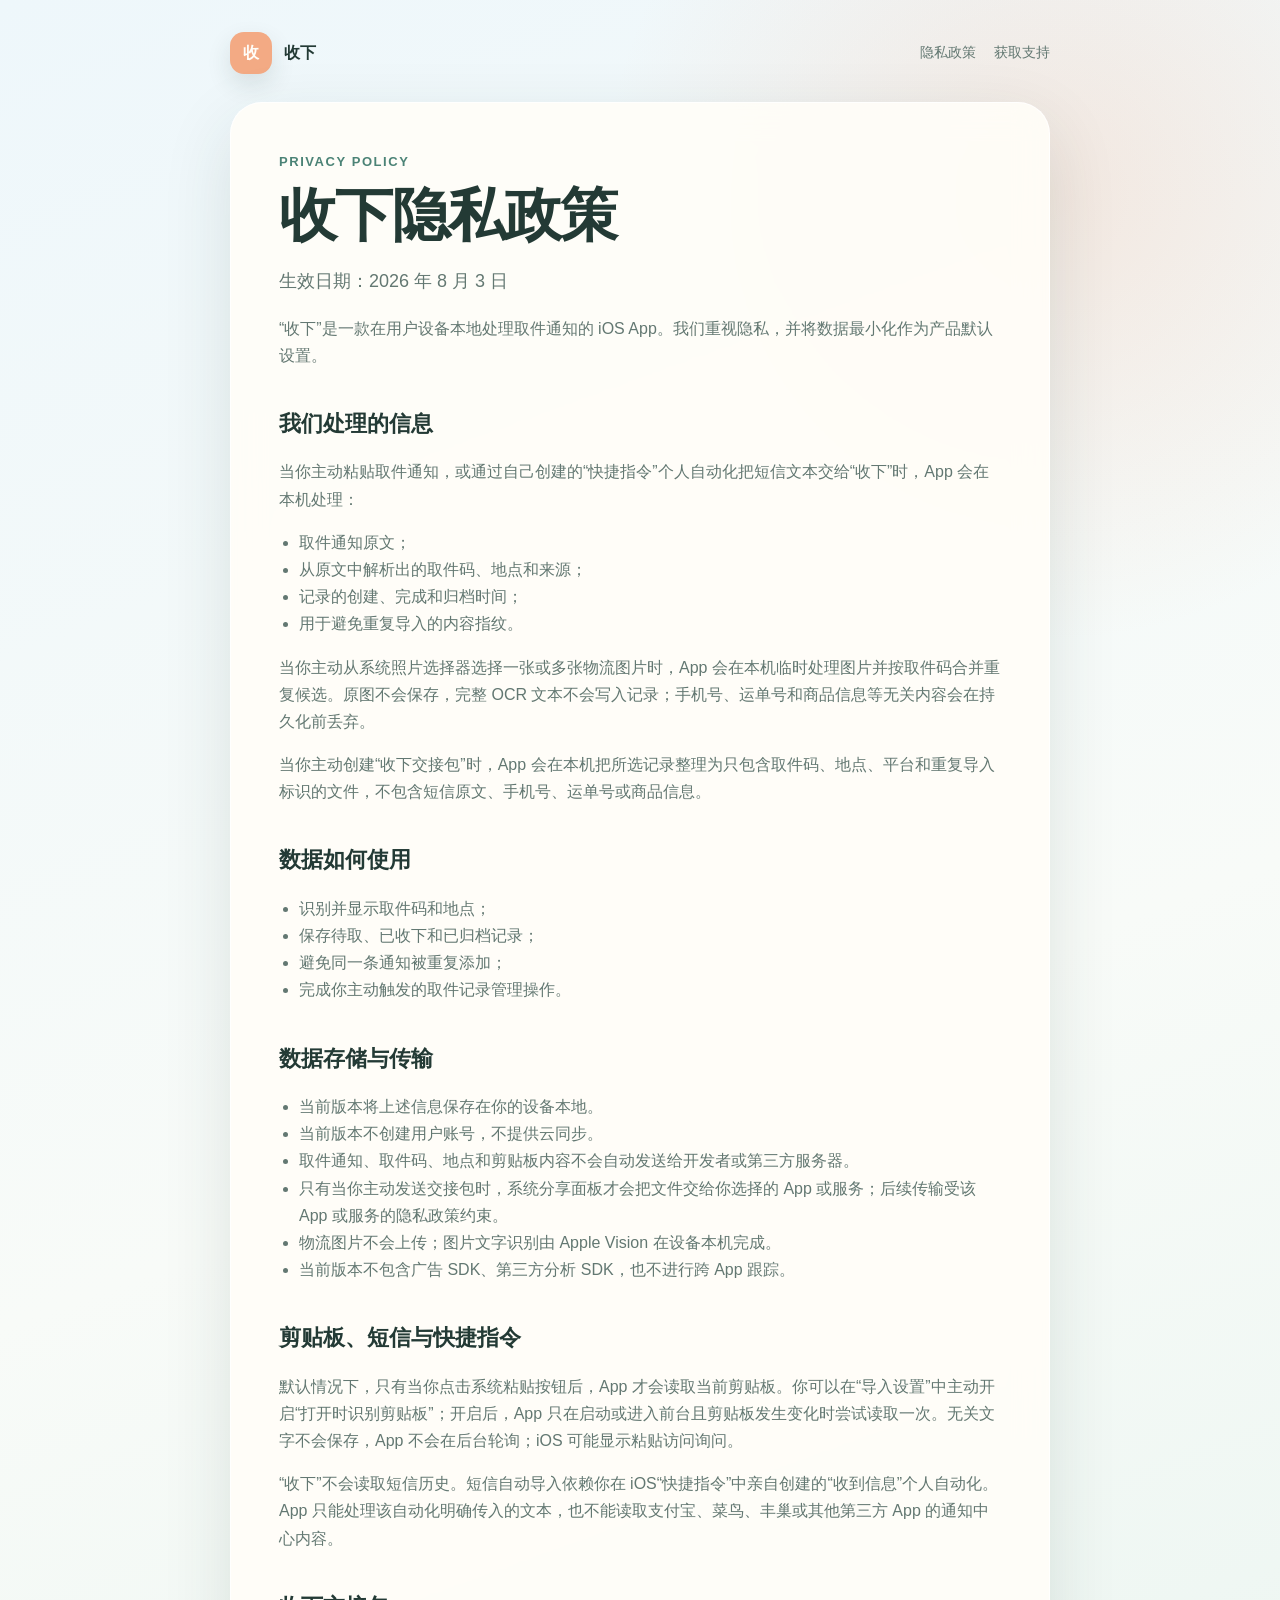
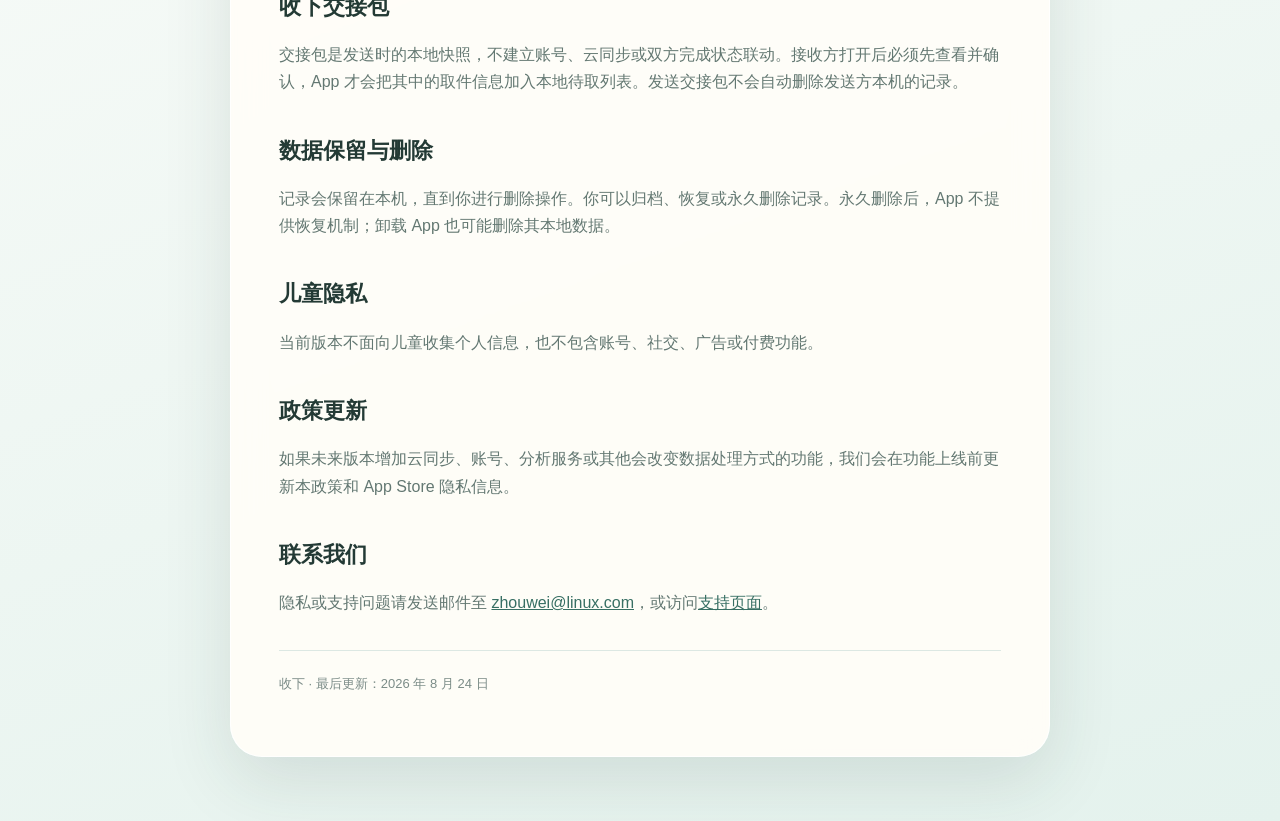
==== docs/privacy/index.html @ 5419231c "feat: prepare Shouxia 1.2 device acceptance" ====
<!doctype html>
<html lang="zh-Hans">
  <head>
    <meta charset="utf-8">
    <meta name="viewport" content="width=device-width, initial-scale=1">
    <meta name="description" content="收下 iOS App 隐私政策。">
    <title>隐私政策 · 收下</title>
    <link rel="icon" href="../assets/app-icon.png">
    <link rel="stylesheet" href="../assets/site.css">
  </head>
  <body>
    <main class="shell">
      <nav class="nav" aria-label="主导航">
        <a class="brand" href="../"><span class="mark">收</span><span>收下</span></a>
        <div class="links">
          <a href="./">隐私政策</a>
          <a href="../support/">获取支持</a>
        </div>
      </nav>

      <article class="card">
        <p class="eyebrow">Privacy policy</p>
        <h1>收下隐私政策</h1>
        <p class="lead">生效日期：2026 年 8 月 3 日</p>
        <p>“收下”是一款在用户设备本地处理取件通知的 iOS App。我们重视隐私，并将数据最小化作为产品默认设置。</p>

        <h2>我们处理的信息</h2>
        <p>当你主动粘贴取件通知，或通过自己创建的“快捷指令”个人自动化把短信文本交给“收下”时，App 会在本机处理：</p>
        <ul>
          <li>取件通知原文；</li>
          <li>从原文中解析出的取件码、地点和来源；</li>
          <li>记录的创建、完成和归档时间；</li>
          <li>用于避免重复导入的内容指纹。</li>
        </ul>
        <p>当你主动从系统照片选择器选择一张或多张物流图片时，App 会在本机临时处理图片并按取件码合并重复候选。原图不会保存，完整 OCR 文本不会写入记录；手机号、运单号和商品信息等无关内容会在持久化前丢弃。</p>
        <p>当你主动创建“收下交接包”时，App 会在本机把所选记录整理为只包含取件码、地点、平台和重复导入标识的文件，不包含短信原文、手机号、运单号或商品信息。</p>

        <h2>数据如何使用</h2>
        <ul>
          <li>识别并显示取件码和地点；</li>
          <li>保存待取、已收下和已归档记录；</li>
          <li>避免同一条通知被重复添加；</li>
          <li>完成你主动触发的取件记录管理操作。</li>
        </ul>

        <h2>数据存储与传输</h2>
        <ul>
          <li>当前版本将上述信息保存在你的设备本地。</li>
          <li>当前版本不创建用户账号，不提供云同步。</li>
          <li>取件通知、取件码、地点和剪贴板内容不会自动发送给开发者或第三方服务器。</li>
          <li>只有当你主动发送交接包时，系统分享面板才会把文件交给你选择的 App 或服务；后续传输受该 App 或服务的隐私政策约束。</li>
          <li>物流图片不会上传；图片文字识别由 Apple Vision 在设备本机完成。</li>
          <li>当前版本不包含广告 SDK、第三方分析 SDK，也不进行跨 App 跟踪。</li>
        </ul>

        <h2>剪贴板、短信与快捷指令</h2>
        <p>默认情况下，只有当你点击系统粘贴按钮后，App 才会读取当前剪贴板。你可以在“导入设置”中主动开启“打开时识别剪贴板”；开启后，App 只在启动或进入前台且剪贴板发生变化时尝试读取一次。无关文字不会保存，App 不会在后台轮询；iOS 可能显示粘贴访问询问。</p>
        <p>“收下”不会读取短信历史。短信自动导入依赖你在 iOS“快捷指令”中亲自创建的“收到信息”个人自动化。App 只能处理该自动化明确传入的文本，也不能读取支付宝、菜鸟、丰巢或其他第三方 App 的通知中心内容。</p>

        <h2>收下交接包</h2>
        <p>交接包是发送时的本地快照，不建立账号、云同步或双方完成状态联动。接收方打开后必须先查看并确认，App 才会把其中的取件信息加入本地待取列表。发送交接包不会自动删除发送方本机的记录。</p>

        <h2>数据保留与删除</h2>
        <p>记录会保留在本机，直到你进行删除操作。你可以归档、恢复或永久删除记录。永久删除后，App 不提供恢复机制；卸载 App 也可能删除其本地数据。</p>

        <h2>儿童隐私</h2>
        <p>当前版本不面向儿童收集个人信息，也不包含账号、社交、广告或付费功能。</p>

        <h2>政策更新</h2>
        <p>如果未来版本增加云同步、账号、分析服务或其他会改变数据处理方式的功能，我们会在功能上线前更新本政策和 App Store 隐私信息。</p>

        <h2>联系我们</h2>
        <p>隐私或支持问题请发送邮件至 <a href="mailto:zhouwei@linux.com">zhouwei@linux.com</a>，或访问<a href="../support/">支持页面</a>。</p>

        <p class="meta">收下 · 最后更新：2026 年 8 月 24 日</p>
      </article>
    </main>
  </body>
</html>
---- docs/assets/site.css ----
:root {
  color-scheme: light;
  --ink: #233a35;
  --muted: #637872;
  --paper: #fffdf8;
  --sky: #eef7fb;
  --mint: #b8dfd4;
  --mint-strong: #75b7a5;
  --apricot: #f3aa84;
  --line: #dce8e3;
}

* {
  box-sizing: border-box;
}

body {
  margin: 0;
  color: var(--ink);
  background:
    radial-gradient(circle at 82% 8%, rgba(243, 170, 132, 0.22), transparent 28rem),
    linear-gradient(160deg, var(--sky), #f8fbf8 46%, #e4f2ed);
  font-family: -apple-system, BlinkMacSystemFont, "PingFang SC", "Helvetica Neue", sans-serif;
  line-height: 1.7;
}

a {
  color: #376f63;
}

.shell {
  width: min(820px, calc(100% - 32px));
  margin: 0 auto;
  padding: 32px 0 64px;
}

.nav {
  display: flex;
  align-items: center;
  justify-content: space-between;
  gap: 20px;
  margin-bottom: 28px;
}

.brand {
  display: inline-flex;
  align-items: center;
  gap: 12px;
  color: var(--ink);
  font-weight: 700;
  text-decoration: none;
}

.mark {
  display: grid;
  width: 42px;
  height: 42px;
  place-items: center;
  border-radius: 14px;
  background: var(--apricot);
  color: var(--paper);
  box-shadow: 0 10px 24px rgba(35, 58, 53, 0.12);
}

.links {
  display: flex;
  gap: 18px;
}

.links a {
  color: var(--muted);
  font-size: 14px;
  text-decoration: none;
}

.card {
  padding: clamp(24px, 5vw, 48px);
  border: 1px solid rgba(255, 255, 255, 0.86);
  border-radius: 32px;
  background: rgba(255, 253, 248, 0.93);
  box-shadow: 0 24px 70px rgba(35, 58, 53, 0.12);
  backdrop-filter: blur(16px);
}

.eyebrow {
  margin: 0 0 10px;
  color: #4b8376;
  font-size: 13px;
  font-weight: 700;
  letter-spacing: 0.12em;
  text-transform: uppercase;
}

h1 {
  margin: 0 0 14px;
  font-size: clamp(36px, 8vw, 58px);
  line-height: 1.12;
  letter-spacing: -0.03em;
}

h2 {
  margin: 36px 0 10px;
  font-size: 22px;
}

h3 {
  margin: 26px 0 6px;
  font-size: 17px;
}

p,
li {
  color: var(--muted);
}

ul {
  padding-left: 1.25em;
}

.lead {
  max-width: 36em;
  font-size: 18px;
}

.actions {
  display: flex;
  flex-wrap: wrap;
  gap: 12px;
  margin-top: 28px;
}

.button {
  display: inline-flex;
  min-height: 46px;
  align-items: center;
  padding: 0 18px;
  border-radius: 16px;
  background: var(--mint);
  color: var(--ink);
  font-weight: 700;
  text-decoration: none;
}

.button.secondary {
  background: #f8ece5;
}

.meta {
  margin-top: 34px;
  padding-top: 22px;
  border-top: 1px solid var(--line);
  color: #7b8c87;
  font-size: 13px;
}

@media (max-width: 560px) {
  .nav {
    align-items: flex-start;
  }

  .links {
    flex-direction: column;
    gap: 4px;
    text-align: right;
  }

  .card {
    border-radius: 26px;
  }
}
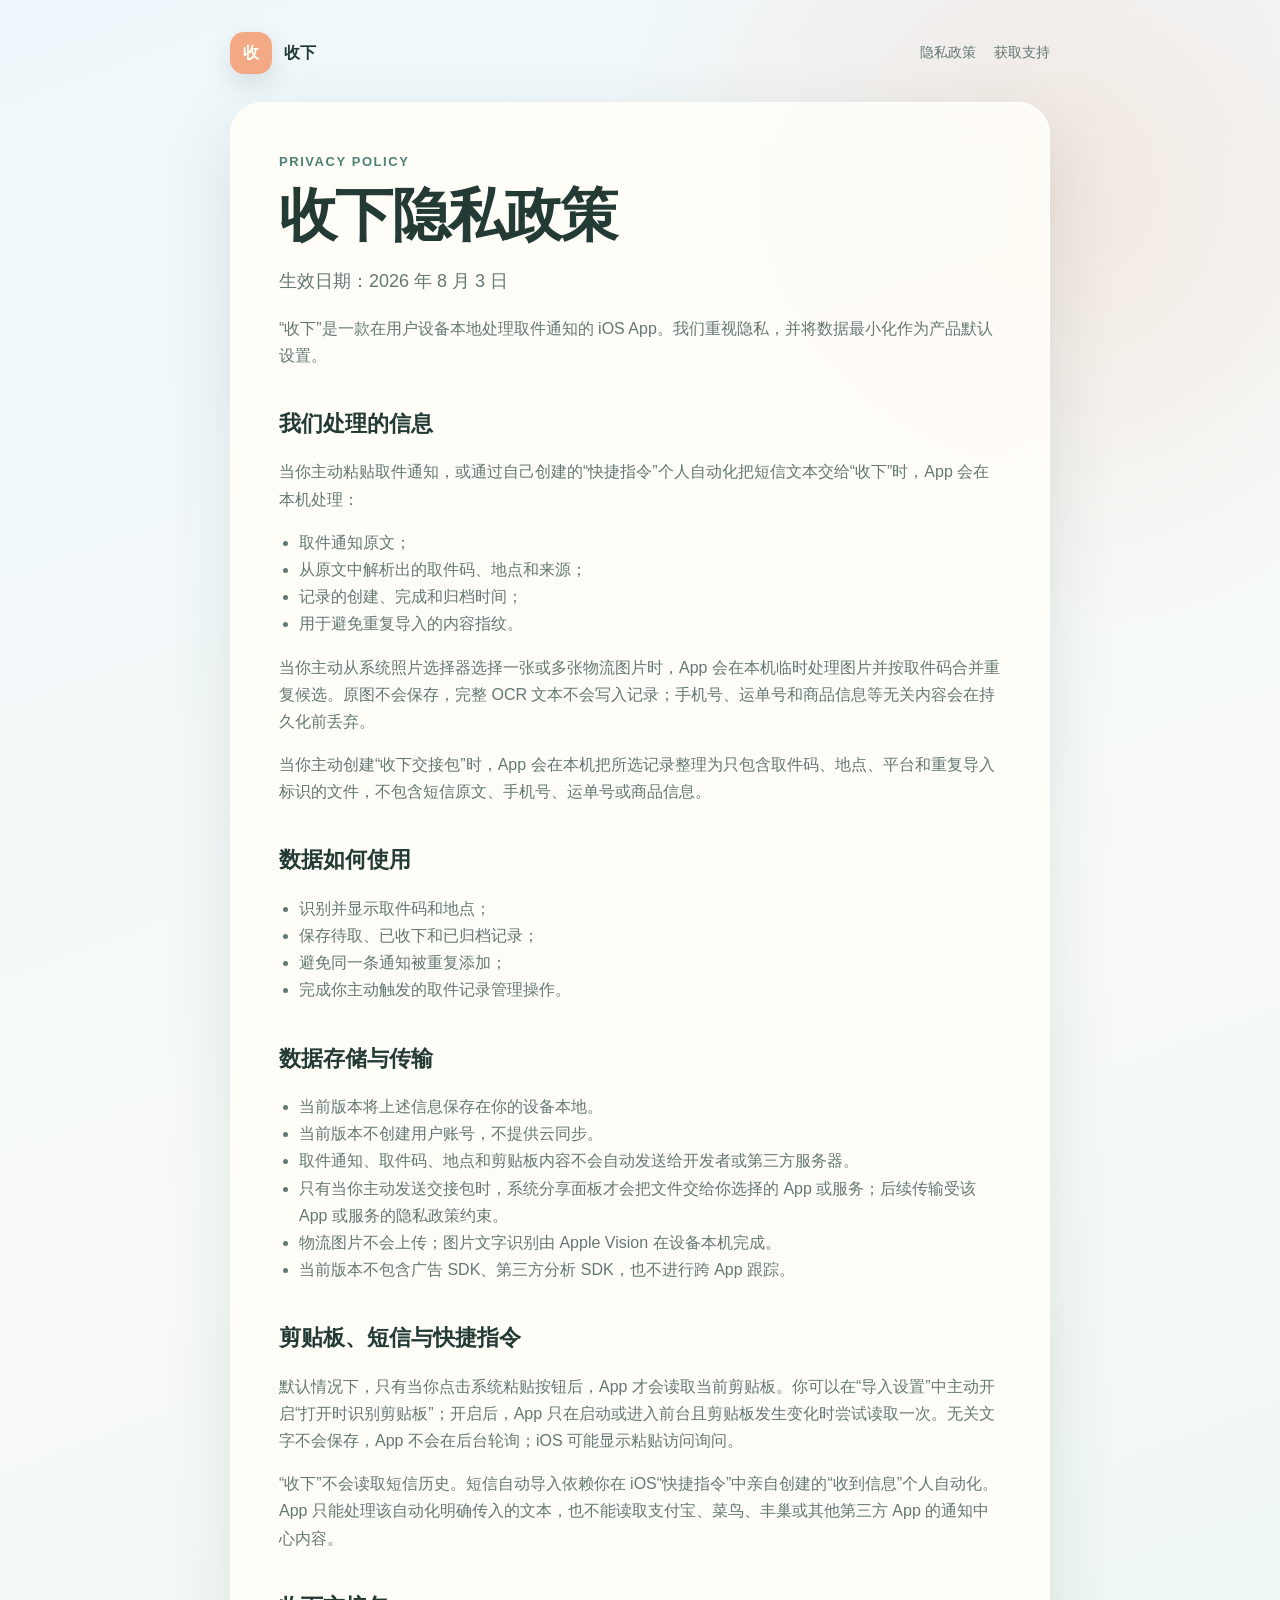
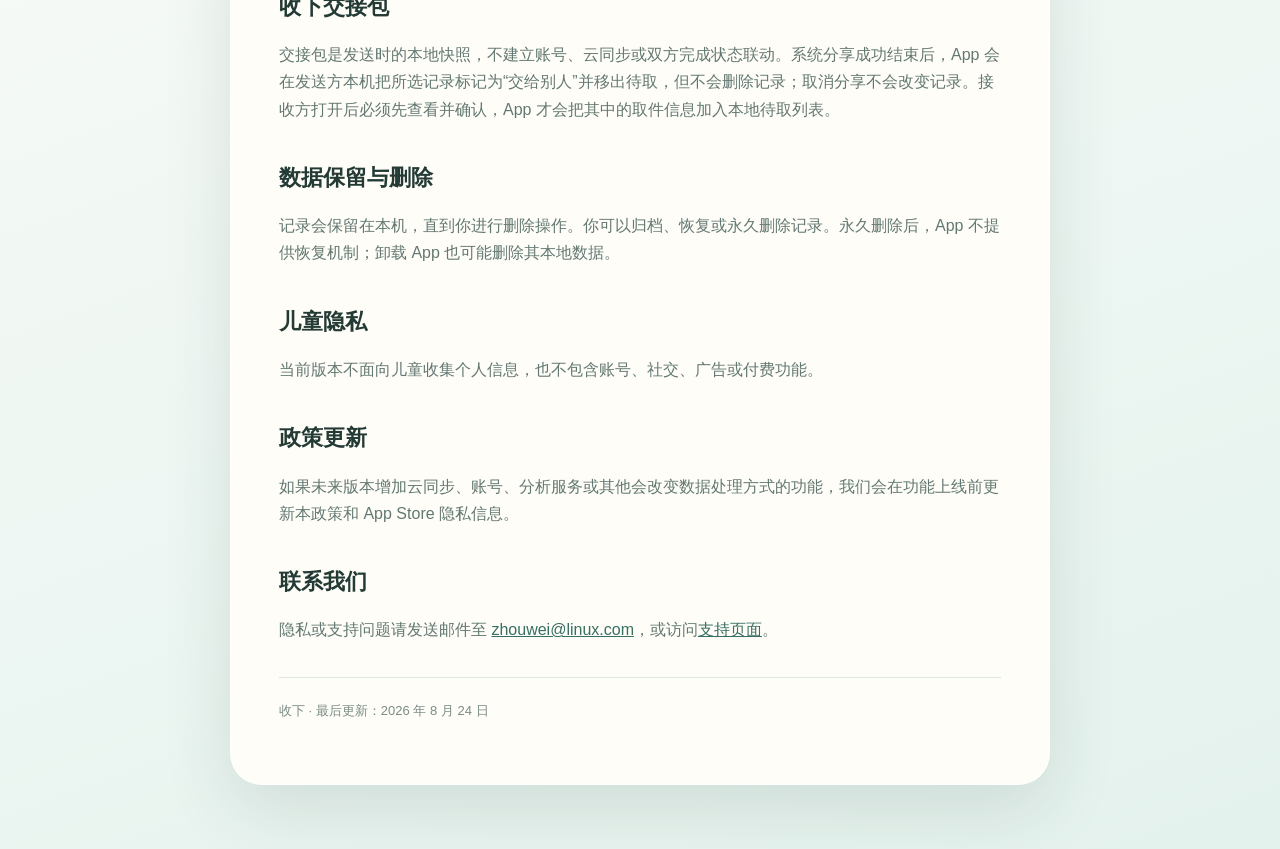
==== commit 31be7229: "feat: complete handoff flow for Shouxia 1.2" ====
--- a/docs/privacy/index.html
+++ b/docs/privacy/index.html
@@ -58,7 +58,7 @@
         <p>“收下”不会读取短信历史。短信自动导入依赖你在 iOS“快捷指令”中亲自创建的“收到信息”个人自动化。App 只能处理该自动化明确传入的文本，也不能读取支付宝、菜鸟、丰巢或其他第三方 App 的通知中心内容。</p>
 
         <h2>收下交接包</h2>
-        <p>交接包是发送时的本地快照，不建立账号、云同步或双方完成状态联动。接收方打开后必须先查看并确认，App 才会把其中的取件信息加入本地待取列表。发送交接包不会自动删除发送方本机的记录。</p>
+        <p>交接包是发送时的本地快照，不建立账号、云同步或双方完成状态联动。系统分享成功结束后，App 会在发送方本机把所选记录标记为“交给别人”并移出待取，但不会删除记录；取消分享不会改变记录。接收方打开后必须先查看并确认，App 才会把其中的取件信息加入本地待取列表。</p>
 
         <h2>数据保留与删除</h2>
         <p>记录会保留在本机，直到你进行删除操作。你可以归档、恢复或永久删除记录。永久删除后，App 不提供恢复机制；卸载 App 也可能删除其本地数据。</p>
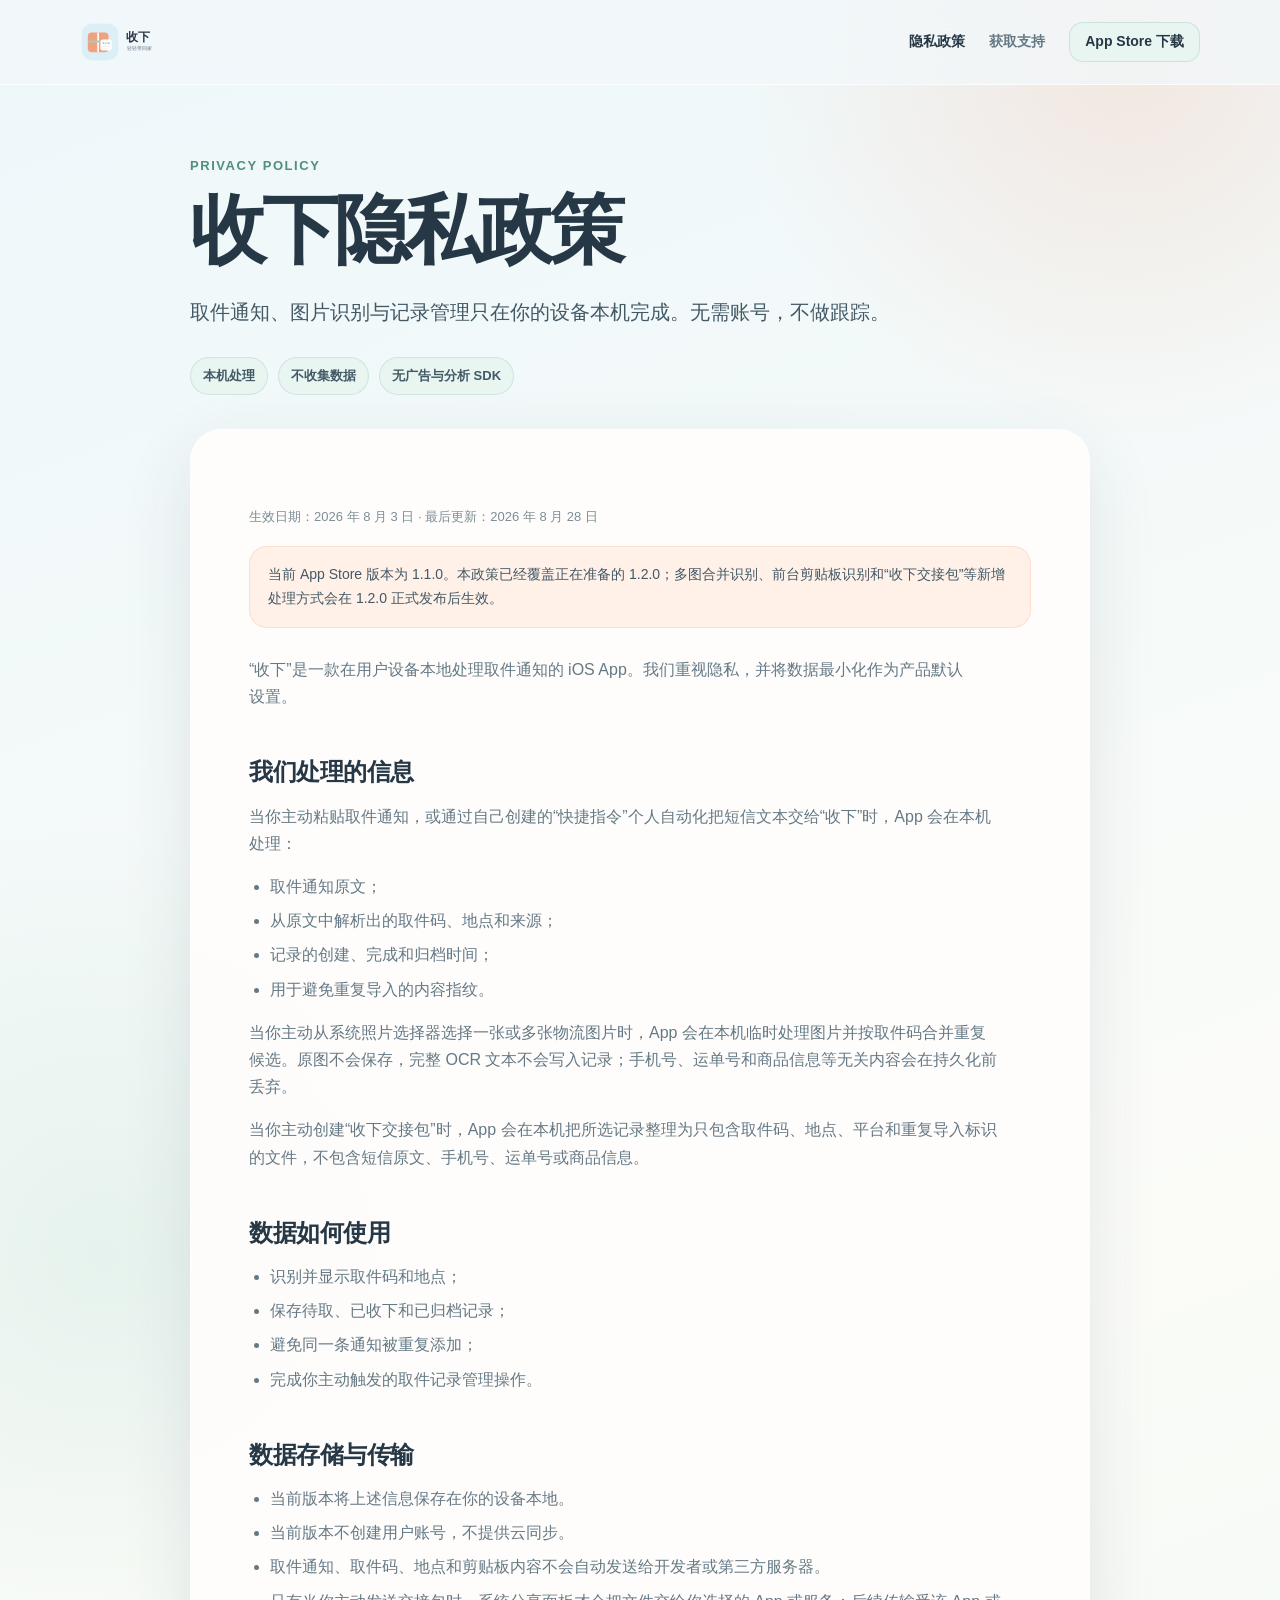
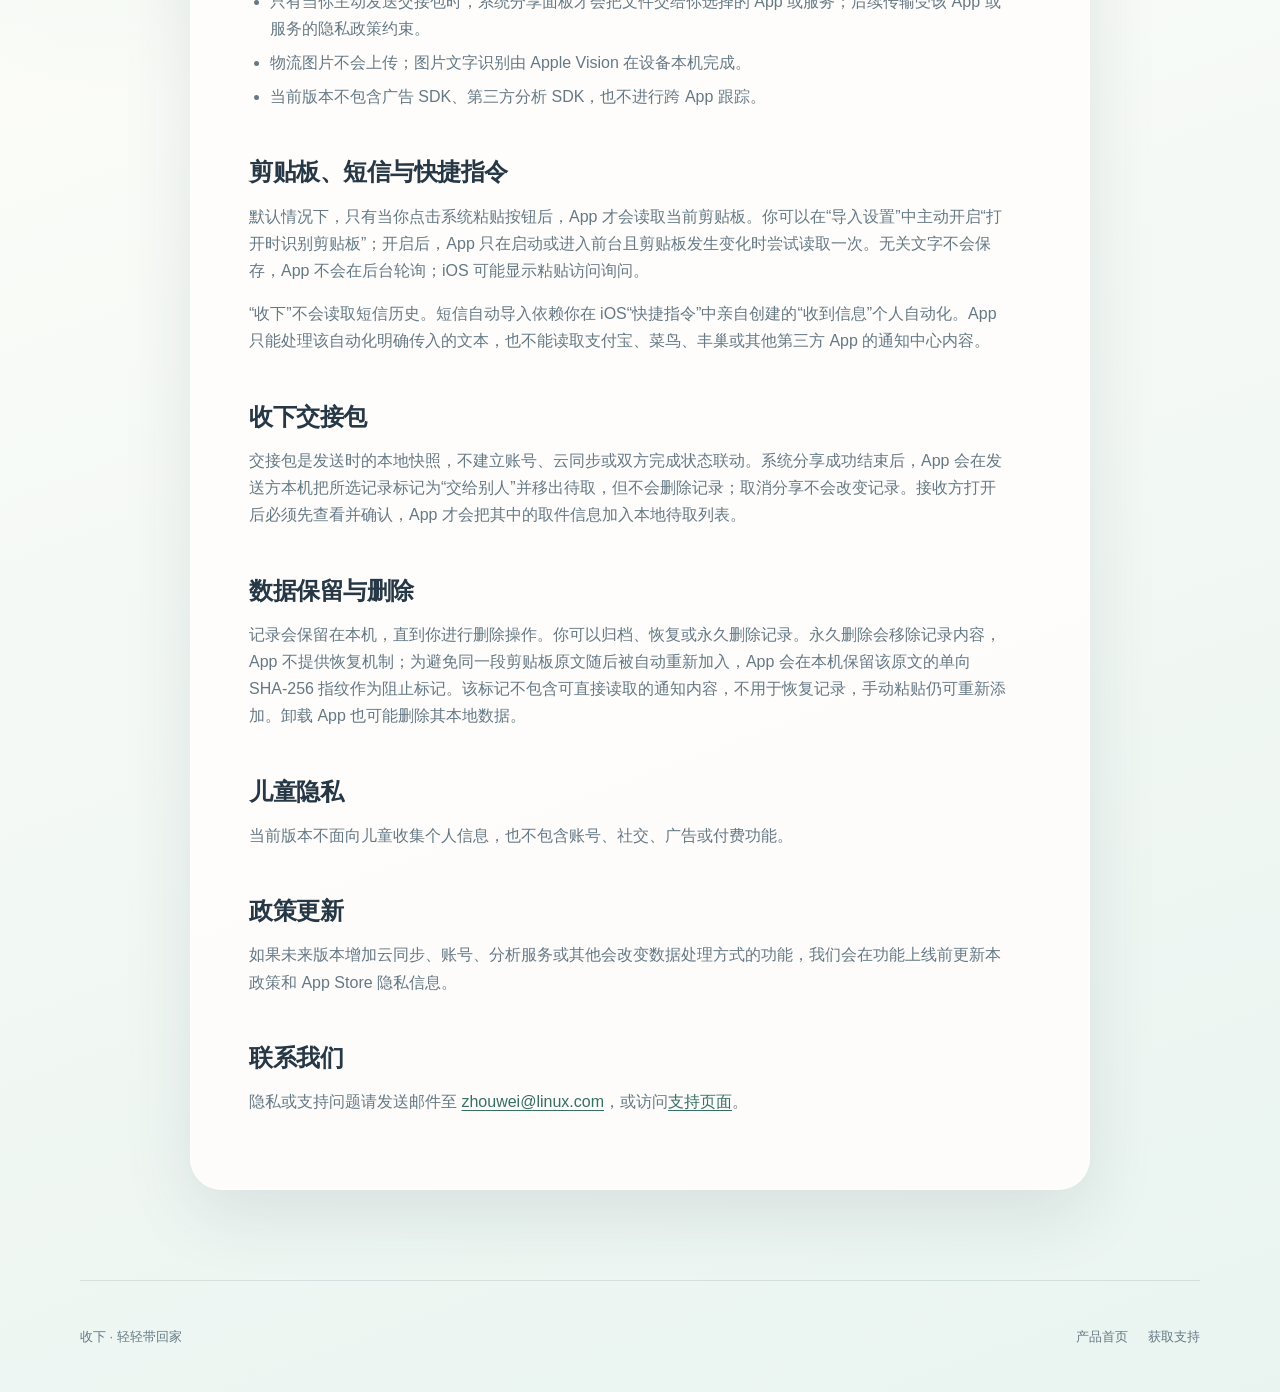
==== commit 74bffab9: "feat: refresh Shouxia public website" ====
--- a/docs/privacy/index.html
+++ b/docs/privacy/index.html
@@ -3,25 +3,47 @@
   <head>
     <meta charset="utf-8">
     <meta name="viewport" content="width=device-width, initial-scale=1">
-    <meta name="description" content="收下 iOS App 隐私政策。">
+    <meta name="description" content="收下 iOS App 隐私政策：本地处理、数据最小化、不跟踪。">
+    <meta name="theme-color" content="#eef7fb">
+    <meta property="og:title" content="隐私政策 · 收下">
+    <meta property="og:description" content="取件通知、图片识别与记录管理只在设备本机完成。">
+    <meta property="og:image" content="https://xiaomao361.github.io/shouxia/assets/app-icon.png">
     <title>隐私政策 · 收下</title>
     <link rel="icon" href="../assets/app-icon.png">
+    <link rel="apple-touch-icon" href="../assets/app-icon.png">
     <link rel="stylesheet" href="../assets/site.css">
   </head>
   <body>
-    <main class="shell">
-      <nav class="nav" aria-label="主导航">
-        <a class="brand" href="../"><span class="mark">收</span><span>收下</span></a>
+    <header class="site-header">
+      <nav class="nav shell" aria-label="主导航">
+        <a class="brand" href="../" aria-label="收下首页">
+          <img src="../brand/shouxia-logo.svg" alt="收下 · 轻轻带回家">
+        </a>
         <div class="links">
-          <a href="./">隐私政策</a>
+          <a href="./" aria-current="page">隐私政策</a>
           <a href="../support/">获取支持</a>
+          <a class="nav-download" href="https://apps.apple.com/cn/app/id6795735956">App Store 下载</a>
         </div>
       </nav>
+    </header>
 
-      <article class="card">
+    <main class="shell page-shell">
+      <header class="page-intro">
         <p class="eyebrow">Privacy policy</p>
         <h1>收下隐私政策</h1>
-        <p class="lead">生效日期：2026 年 8 月 3 日</p>
+        <p class="lead">取件通知、图片识别与记录管理只在你的设备本机完成。无需账号，不做跟踪。</p>
+        <div class="policy-summary" aria-label="隐私摘要">
+          <span>本机处理</span>
+          <span>不收集数据</span>
+          <span>无广告与分析 SDK</span>
+        </div>
+      </header>
+
+      <article class="content-card prose">
+        <p class="effective-date">生效日期：2026 年 8 月 3 日 · 最后更新：2026 年 8 月 28 日</p>
+        <aside class="release-notice">
+          当前 App Store 版本为 1.1.0。本政策已经覆盖正在准备的 1.2.0；多图合并识别、前台剪贴板识别和“收下交接包”等新增处理方式会在 1.2.0 正式发布后生效。
+        </aside>
         <p>“收下”是一款在用户设备本地处理取件通知的 iOS App。我们重视隐私，并将数据最小化作为产品默认设置。</p>
 
         <h2>我们处理的信息</h2>
@@ -61,7 +83,7 @@
         <p>交接包是发送时的本地快照，不建立账号、云同步或双方完成状态联动。系统分享成功结束后，App 会在发送方本机把所选记录标记为“交给别人”并移出待取，但不会删除记录；取消分享不会改变记录。接收方打开后必须先查看并确认，App 才会把其中的取件信息加入本地待取列表。</p>
 
         <h2>数据保留与删除</h2>
-        <p>记录会保留在本机，直到你进行删除操作。你可以归档、恢复或永久删除记录。永久删除后，App 不提供恢复机制；卸载 App 也可能删除其本地数据。</p>
+        <p>记录会保留在本机，直到你进行删除操作。你可以归档、恢复或永久删除记录。永久删除会移除记录内容，App 不提供恢复机制；为避免同一段剪贴板原文随后被自动重新加入，App 会在本机保留该原文的单向 SHA-256 指纹作为阻止标记。该标记不包含可直接读取的通知内容，不用于恢复记录，手动粘贴仍可重新添加。卸载 App 也可能删除其本地数据。</p>
 
         <h2>儿童隐私</h2>
         <p>当前版本不面向儿童收集个人信息，也不包含账号、社交、广告或付费功能。</p>
@@ -71,9 +93,15 @@
 
         <h2>联系我们</h2>
         <p>隐私或支持问题请发送邮件至 <a href="mailto:zhouwei@linux.com">zhouwei@linux.com</a>，或访问<a href="../support/">支持页面</a>。</p>
-
-        <p class="meta">收下 · 最后更新：2026 年 8 月 24 日</p>
       </article>
     </main>
+
+    <footer class="site-footer shell">
+      <p>收下 · 轻轻带回家</p>
+      <div>
+        <a href="../">产品首页</a>
+        <a href="../support/">获取支持</a>
+      </div>
+    </footer>
   </body>
 </html>
--- a/docs/assets/site.css
+++ b/docs/assets/site.css
@@ -1,111 +1,162 @@
 :root {
   color-scheme: light;
-  --ink: #233a35;
-  --muted: #637872;
-  --paper: #fffdf8;
-  --sky: #eef7fb;
-  --mint: #b8dfd4;
-  --mint-strong: #75b7a5;
-  --apricot: #f3aa84;
-  --line: #dce8e3;
+  --ink: #263746;
+  --ink-soft: #435966;
+  --muted: #657985;
+  --paper: #fffdfc;
+  --paper-soft: rgba(255, 253, 252, 0.88);
+  --sky: #ddeff6;
+  --sky-soft: #f2f8fa;
+  --mint: #9fcfc2;
+  --mint-soft: #e8f5f1;
+  --mint-strong: #4f8f7f;
+  --apricot: #f1a17d;
+  --apricot-soft: #fff0e8;
+  --line: rgba(72, 104, 114, 0.15);
+  --shadow: 0 24px 70px rgba(38, 55, 70, 0.11);
 }
 
 * {
   box-sizing: border-box;
 }
 
+html {
+  scroll-behavior: smooth;
+}
+
 body {
+  min-width: 320px;
   margin: 0;
   color: var(--ink);
   background:
-    radial-gradient(circle at 82% 8%, rgba(243, 170, 132, 0.22), transparent 28rem),
-    linear-gradient(160deg, var(--sky), #f8fbf8 46%, #e4f2ed);
-  font-family: -apple-system, BlinkMacSystemFont, "PingFang SC", "Helvetica Neue", sans-serif;
+    radial-gradient(circle at 88% 2%, rgba(241, 161, 125, 0.2), transparent 24rem),
+    radial-gradient(circle at 8% 42%, rgba(159, 207, 194, 0.2), transparent 28rem),
+    linear-gradient(160deg, #edf7fa 0%, #fbfcf8 47%, #e9f4f0 100%);
+  font-family: -apple-system, BlinkMacSystemFont, "SF Pro Display", "PingFang SC", "Helvetica Neue", sans-serif;
   line-height: 1.7;
+}
+
+img {
+  display: block;
+  max-width: 100%;
 }
 
 a {
   color: #376f63;
+  text-underline-offset: 0.18em;
+}
+
+a:focus-visible,
+summary:focus-visible {
+  outline: 3px solid rgba(79, 143, 127, 0.42);
+  outline-offset: 4px;
 }
 
 .shell {
-  width: min(820px, calc(100% - 32px));
-  margin: 0 auto;
-  padding: 32px 0 64px;
+  width: min(1120px, calc(100% - 40px));
+  margin-inline: auto;
+}
+
+.site-header {
+  position: relative;
+  z-index: 10;
+  border-bottom: 1px solid rgba(255, 255, 255, 0.72);
+  background: rgba(242, 248, 250, 0.76);
+  backdrop-filter: blur(18px);
+  -webkit-backdrop-filter: blur(18px);
 }
 
 .nav {
   display: flex;
+  min-height: 84px;
   align-items: center;
   justify-content: space-between;
-  gap: 20px;
-  margin-bottom: 28px;
+  gap: 28px;
 }
 
 .brand {
   display: inline-flex;
-  align-items: center;
-  gap: 12px;
-  color: var(--ink);
-  font-weight: 700;
+  flex: 0 0 auto;
   text-decoration: none;
 }
 
-.mark {
-  display: grid;
-  width: 42px;
-  height: 42px;
-  place-items: center;
-  border-radius: 14px;
-  background: var(--apricot);
-  color: var(--paper);
-  box-shadow: 0 10px 24px rgba(35, 58, 53, 0.12);
+.brand img {
+  width: 144px;
+  height: 40px;
+  object-fit: contain;
+  object-position: left center;
 }
 
 .links {
   display: flex;
-  gap: 18px;
+  align-items: center;
+  gap: 24px;
 }
 
 .links a {
   color: var(--muted);
   font-size: 14px;
+  font-weight: 600;
   text-decoration: none;
 }
 
-.card {
-  padding: clamp(24px, 5vw, 48px);
-  border: 1px solid rgba(255, 255, 255, 0.86);
-  border-radius: 32px;
-  background: rgba(255, 253, 248, 0.93);
-  box-shadow: 0 24px 70px rgba(35, 58, 53, 0.12);
-  backdrop-filter: blur(16px);
+.links a:hover,
+.links a[aria-current="page"] {
+  color: var(--ink);
+}
+
+.links .nav-download {
+  min-height: 40px;
+  padding: 7px 15px;
+  border: 1px solid rgba(79, 143, 127, 0.18);
+  border-radius: 14px;
+  background: var(--mint-soft);
+  color: var(--ink);
+}
+
+.hero {
+  display: grid;
+  min-height: 620px;
+  grid-template-columns: minmax(0, 1.05fr) minmax(360px, 0.95fr);
+  align-items: center;
+  gap: clamp(40px, 8vw, 96px);
+  padding-block: 72px 88px;
 }
 
 .eyebrow {
-  margin: 0 0 10px;
-  color: #4b8376;
+  margin: 0 0 12px;
+  color: var(--mint-strong);
   font-size: 13px;
-  font-weight: 700;
+  font-weight: 750;
   letter-spacing: 0.12em;
   text-transform: uppercase;
 }
 
+h1,
+h2,
+h3,
+p {
+  text-wrap: pretty;
+}
+
 h1 {
-  margin: 0 0 14px;
-  font-size: clamp(36px, 8vw, 58px);
-  line-height: 1.12;
-  letter-spacing: -0.03em;
+  margin: 0;
+  font-size: clamp(48px, 7vw, 76px);
+  line-height: 1.08;
+  letter-spacing: -0.055em;
 }
 
 h2 {
-  margin: 36px 0 10px;
-  font-size: 22px;
+  margin: 0;
+  font-size: clamp(30px, 4vw, 44px);
+  line-height: 1.18;
+  letter-spacing: -0.035em;
 }
 
 h3 {
-  margin: 26px 0 6px;
-  font-size: 17px;
+  margin: 0;
+  font-size: 20px;
+  line-height: 1.38;
 }
 
 p,
@@ -113,58 +164,613 @@
   color: var(--muted);
 }
 
-ul {
-  padding-left: 1.25em;
-}
-
 .lead {
-  max-width: 36em;
-  font-size: 18px;
+  max-width: 38em;
+  margin: 24px 0 0;
+  color: var(--ink-soft);
+  font-size: clamp(17px, 2vw, 20px);
 }
 
 .actions {
   display: flex;
   flex-wrap: wrap;
   gap: 12px;
-  margin-top: 28px;
+  margin-top: 30px;
 }
 
 .button {
   display: inline-flex;
-  min-height: 46px;
+  min-height: 50px;
   align-items: center;
-  padding: 0 18px;
+  justify-content: center;
+  padding: 11px 20px;
+  border: 1px solid rgba(79, 143, 127, 0.16);
   border-radius: 16px;
   background: var(--mint);
+  box-shadow: 0 12px 28px rgba(79, 143, 127, 0.14);
   color: var(--ink);
+  font-weight: 750;
+  text-decoration: none;
+  transition: transform 160ms ease, box-shadow 160ms ease;
+}
+
+.button:hover {
+  box-shadow: 0 15px 34px rgba(79, 143, 127, 0.2);
+  transform: translateY(-2px);
+}
+
+.button.secondary {
+  border-color: rgba(241, 161, 125, 0.2);
+  background: var(--apricot-soft);
+  box-shadow: none;
+}
+
+.availability,
+.effective-date {
+  margin: 18px 0 0;
+  color: #7c8e96;
+  font-size: 13px;
+}
+
+.release-notice {
+  margin: 18px 0 28px;
+  padding: 16px 18px;
+  border: 1px solid rgba(241, 161, 125, 0.22);
+  border-radius: 18px;
+  background: var(--apricot-soft);
+  color: var(--ink-soft);
+  font-size: 14px;
+  font-style: normal;
+}
+
+.hero-art {
+  position: relative;
+  min-height: 480px;
+}
+
+.icon-card {
+  position: absolute;
+  top: 40px;
+  right: 28px;
+  width: min(340px, 76%);
+  padding: 22px;
+  border: 1px solid rgba(255, 255, 255, 0.84);
+  border-radius: 30%;
+  background: rgba(255, 253, 252, 0.5);
+  box-shadow: var(--shadow);
+  transform: rotate(4deg);
+}
+
+.icon-card img {
+  border-radius: 25%;
+}
+
+.pickup-note {
+  position: absolute;
+  width: 208px;
+  padding: 17px 20px 19px;
+  border: 1px solid rgba(255, 255, 255, 0.92);
+  border-radius: 22px;
+  background: rgba(255, 253, 252, 0.94);
+  box-shadow: 0 18px 48px rgba(38, 55, 70, 0.13);
+}
+
+.pickup-note span {
+  display: block;
+  color: var(--muted);
+  font-size: 12px;
+}
+
+.pickup-note strong {
+  display: block;
+  margin-top: 4px;
+  font-size: 28px;
+  letter-spacing: 0.04em;
+}
+
+.note-one {
+  right: 226px;
+  bottom: 82px;
+  transform: rotate(-5deg);
+}
+
+.note-two {
+  right: 0;
+  bottom: 22px;
+  transform: rotate(3deg);
+}
+
+.section {
+  padding-block: 72px;
+}
+
+.section-heading {
+  max-width: 760px;
+  margin-bottom: 36px;
+}
+
+.feature-grid {
+  display: grid;
+  grid-template-columns: repeat(3, minmax(0, 1fr));
+  gap: 18px;
+}
+
+.feature-card {
+  min-height: 270px;
+  padding: 28px;
+  border: 1px solid rgba(255, 255, 255, 0.82);
+  border-radius: 28px;
+  box-shadow: 0 18px 50px rgba(38, 55, 70, 0.07);
+}
+
+.feature-card p {
+  margin: 16px 0 0;
+}
+
+.feature-number {
+  display: block;
+  margin-bottom: 52px;
+  color: rgba(38, 55, 70, 0.46);
+  font-size: 12px;
+  font-weight: 750;
+  letter-spacing: 0.12em;
+}
+
+.mint-card {
+  background: var(--mint-soft);
+}
+
+.apricot-card {
+  background: var(--apricot-soft);
+}
+
+.sky-card {
+  background: var(--sky-soft);
+}
+
+.showcase {
+  margin-block: 72px;
+  overflow: hidden;
+  padding: clamp(30px, 5vw, 58px);
+  border: 1px solid rgba(255, 255, 255, 0.84);
+  border-radius: 36px;
+  background: rgba(255, 253, 252, 0.82);
+  box-shadow: var(--shadow);
+}
+
+.showcase-copy {
+  max-width: 780px;
+}
+
+.showcase-copy > p:last-child {
+  max-width: 48em;
+  margin: 20px 0 0;
+}
+
+.product-preview {
+  width: 100%;
+  margin-top: 46px;
+  border-radius: 24px;
+  box-shadow: 0 18px 50px rgba(38, 55, 70, 0.1);
+}
+
+.privacy-band {
+  display: grid;
+  grid-template-columns: 0.95fr 1.05fr;
+  gap: 24px 70px;
+  padding-block: 80px;
+}
+
+.privacy-list {
+  display: grid;
+  gap: 12px;
+  margin: 0;
+  padding: 0;
+  list-style: none;
+}
+
+.privacy-list li {
+  position: relative;
+  padding-left: 28px;
+  color: var(--ink-soft);
+}
+
+.privacy-list li::before {
+  position: absolute;
+  top: 0.55em;
+  left: 0;
+  width: 10px;
+  height: 10px;
+  border-radius: 50%;
+  background: var(--mint);
+  content: "";
+}
+
+.text-link {
+  grid-column: 2;
+  width: fit-content;
   font-weight: 700;
   text-decoration: none;
 }
 
-.button.secondary {
-  background: #f8ece5;
-}
-
-.meta {
-  margin-top: 34px;
-  padding-top: 22px;
+.download-card {
+  display: grid;
+  grid-template-columns: 92px 1fr auto;
+  align-items: center;
+  gap: 26px;
+  margin-block: 72px;
+  padding: 30px;
+  border: 1px solid rgba(255, 255, 255, 0.88);
+  border-radius: 30px;
+  background: rgba(255, 253, 252, 0.88);
+  box-shadow: var(--shadow);
+}
+
+.download-card img {
+  width: 92px;
+  border-radius: 24px;
+}
+
+.download-card h2 {
+  font-size: clamp(28px, 3.6vw, 40px);
+}
+
+.download-card p:not(.eyebrow) {
+  margin: 8px 0 0;
+}
+
+.site-footer {
+  display: flex;
+  min-height: 112px;
+  align-items: center;
+  justify-content: space-between;
+  gap: 24px;
   border-top: 1px solid var(--line);
-  color: #7b8c87;
   font-size: 13px;
 }
 
-@media (max-width: 560px) {
+.site-footer p {
+  margin: 0;
+}
+
+.site-footer div {
+  display: flex;
+  gap: 20px;
+}
+
+.site-footer a {
+  color: var(--muted);
+  text-decoration: none;
+}
+
+.page-shell {
+  max-width: 900px;
+  padding-block: 70px 90px;
+}
+
+.page-intro {
+  margin-bottom: 34px;
+}
+
+.page-intro h1 {
+  max-width: 820px;
+}
+
+.policy-summary,
+.support-overview {
+  display: flex;
+  flex-wrap: wrap;
+  gap: 10px;
+  margin-top: 28px;
+}
+
+.policy-summary span {
+  padding: 7px 12px;
+  border: 1px solid rgba(79, 143, 127, 0.16);
+  border-radius: 999px;
+  background: var(--mint-soft);
+  color: var(--ink-soft);
+  font-size: 13px;
+  font-weight: 650;
+}
+
+.content-card {
+  padding: clamp(26px, 6vw, 58px);
+  border: 1px solid rgba(255, 255, 255, 0.86);
+  border-radius: 32px;
+  background: var(--paper-soft);
+  box-shadow: var(--shadow);
+}
+
+.prose > p,
+.prose > ul {
+  max-width: 760px;
+}
+
+.prose h2 {
+  margin: 48px 0 12px;
+  font-size: 24px;
+  letter-spacing: -0.02em;
+}
+
+.prose ul {
+  padding-left: 1.3em;
+}
+
+.prose li + li {
+  margin-top: 7px;
+}
+
+.support-overview {
+  display: grid;
+  grid-template-columns: repeat(3, minmax(0, 1fr));
+  margin-bottom: 22px;
+}
+
+.support-overview div {
+  padding: 20px;
+  border: 1px solid rgba(255, 255, 255, 0.82);
+  border-radius: 22px;
+  background: rgba(232, 245, 241, 0.72);
+}
+
+.support-overview span,
+.support-overview strong {
+  display: block;
+}
+
+.support-overview span {
+  color: var(--muted);
+  font-size: 12px;
+}
+
+.support-overview strong {
+  margin-top: 4px;
+  font-size: 18px;
+}
+
+.faq details {
+  border-top: 1px solid var(--line);
+}
+
+.faq details:last-of-type {
+  border-bottom: 1px solid var(--line);
+}
+
+.faq summary {
+  position: relative;
+  padding: 22px 34px 22px 0;
+  color: var(--ink);
+  cursor: pointer;
+  font-size: 17px;
+  font-weight: 720;
+  list-style: none;
+}
+
+.faq summary::-webkit-details-marker {
+  display: none;
+}
+
+.faq summary::after {
+  position: absolute;
+  top: 50%;
+  right: 4px;
+  color: var(--mint-strong);
+  content: "+";
+  font-size: 24px;
+  font-weight: 400;
+  transform: translateY(-50%);
+}
+
+.faq details[open] summary::after {
+  content: "–";
+}
+
+.faq details p {
+  margin: -4px 0 22px;
+  padding-right: 34px;
+}
+
+.contact-box {
+  display: flex;
+  align-items: center;
+  justify-content: space-between;
+  gap: 28px;
+  margin-top: 44px;
+  padding: 24px;
+  border-radius: 22px;
+  background: var(--apricot-soft);
+}
+
+.contact-box h2 {
+  margin: 0;
+}
+
+.contact-box p {
+  margin: 8px 0 0;
+}
+
+@media (max-width: 860px) {
+  .hero {
+    min-height: auto;
+    grid-template-columns: 1fr;
+    padding-top: 58px;
+  }
+
+  .hero-copy {
+    max-width: 680px;
+  }
+
+  .hero-art {
+    width: min(560px, 100%);
+    min-height: 440px;
+    margin-inline: auto;
+  }
+
+  .feature-grid,
+  .privacy-band {
+    grid-template-columns: 1fr;
+  }
+
+  .feature-card {
+    min-height: 220px;
+  }
+
+  .feature-number {
+    margin-bottom: 34px;
+  }
+
+  .text-link {
+    grid-column: auto;
+  }
+
+  .download-card {
+    grid-template-columns: 78px 1fr;
+  }
+
+  .download-card img {
+    width: 78px;
+  }
+
+  .download-card .button {
+    grid-column: 1 / -1;
+  }
+}
+
+@media (max-width: 640px) {
+  .shell {
+    width: min(100% - 28px, 1120px);
+  }
+
   .nav {
+    min-height: 74px;
+  }
+
+  .brand img {
+    width: 118px;
+    height: 34px;
+  }
+
+  .links {
+    gap: 14px;
+  }
+
+  .links a:not(.nav-download) {
+    display: none;
+  }
+
+  .links .nav-download {
+    min-height: 38px;
+    padding: 6px 12px;
+    font-size: 13px;
+  }
+
+  .hero {
+    gap: 30px;
+    padding-block: 48px 44px;
+  }
+
+  h1 {
+    font-size: clamp(42px, 13vw, 58px);
+  }
+
+  .hero-art {
+    min-height: 350px;
+  }
+
+  .icon-card {
+    top: 8px;
+    right: 7%;
+    width: 66%;
+    padding: 15px;
+  }
+
+  .pickup-note {
+    width: 176px;
+    padding: 14px 16px 16px;
+  }
+
+  .pickup-note strong {
+    font-size: 23px;
+  }
+
+  .note-one {
+    right: 38%;
+    bottom: 36px;
+  }
+
+  .note-two {
+    right: 0;
+    bottom: 0;
+  }
+
+  .section,
+  .privacy-band {
+    padding-block: 52px;
+  }
+
+  .showcase,
+  .download-card {
+    margin-block: 48px;
+  }
+
+  .showcase {
+    border-radius: 28px;
+  }
+
+  .product-preview {
+    width: 180%;
+    max-width: none;
+    margin-left: -40%;
+  }
+
+  .download-card {
+    grid-template-columns: 64px 1fr;
+    gap: 18px;
+    padding: 22px;
+  }
+
+  .download-card img {
+    width: 64px;
+    border-radius: 17px;
+  }
+
+  .site-footer {
+    min-height: 112px;
     align-items: flex-start;
-  }
-
-  .links {
     flex-direction: column;
-    gap: 4px;
-    text-align: right;
-  }
-
-  .card {
+    justify-content: center;
+    gap: 10px;
+  }
+
+  .page-shell {
+    padding-block: 50px 66px;
+  }
+
+  .page-intro h1 {
+    font-size: clamp(40px, 12vw, 56px);
+  }
+
+  .content-card {
     border-radius: 26px;
   }
-}
+
+  .support-overview {
+    grid-template-columns: 1fr;
+  }
+
+  .contact-box {
+    align-items: stretch;
+    flex-direction: column;
+  }
+}
+
+@media (prefers-reduced-motion: reduce) {
+  html {
+    scroll-behavior: auto;
+  }
+
+  .button {
+    transition: none;
+  }
+}
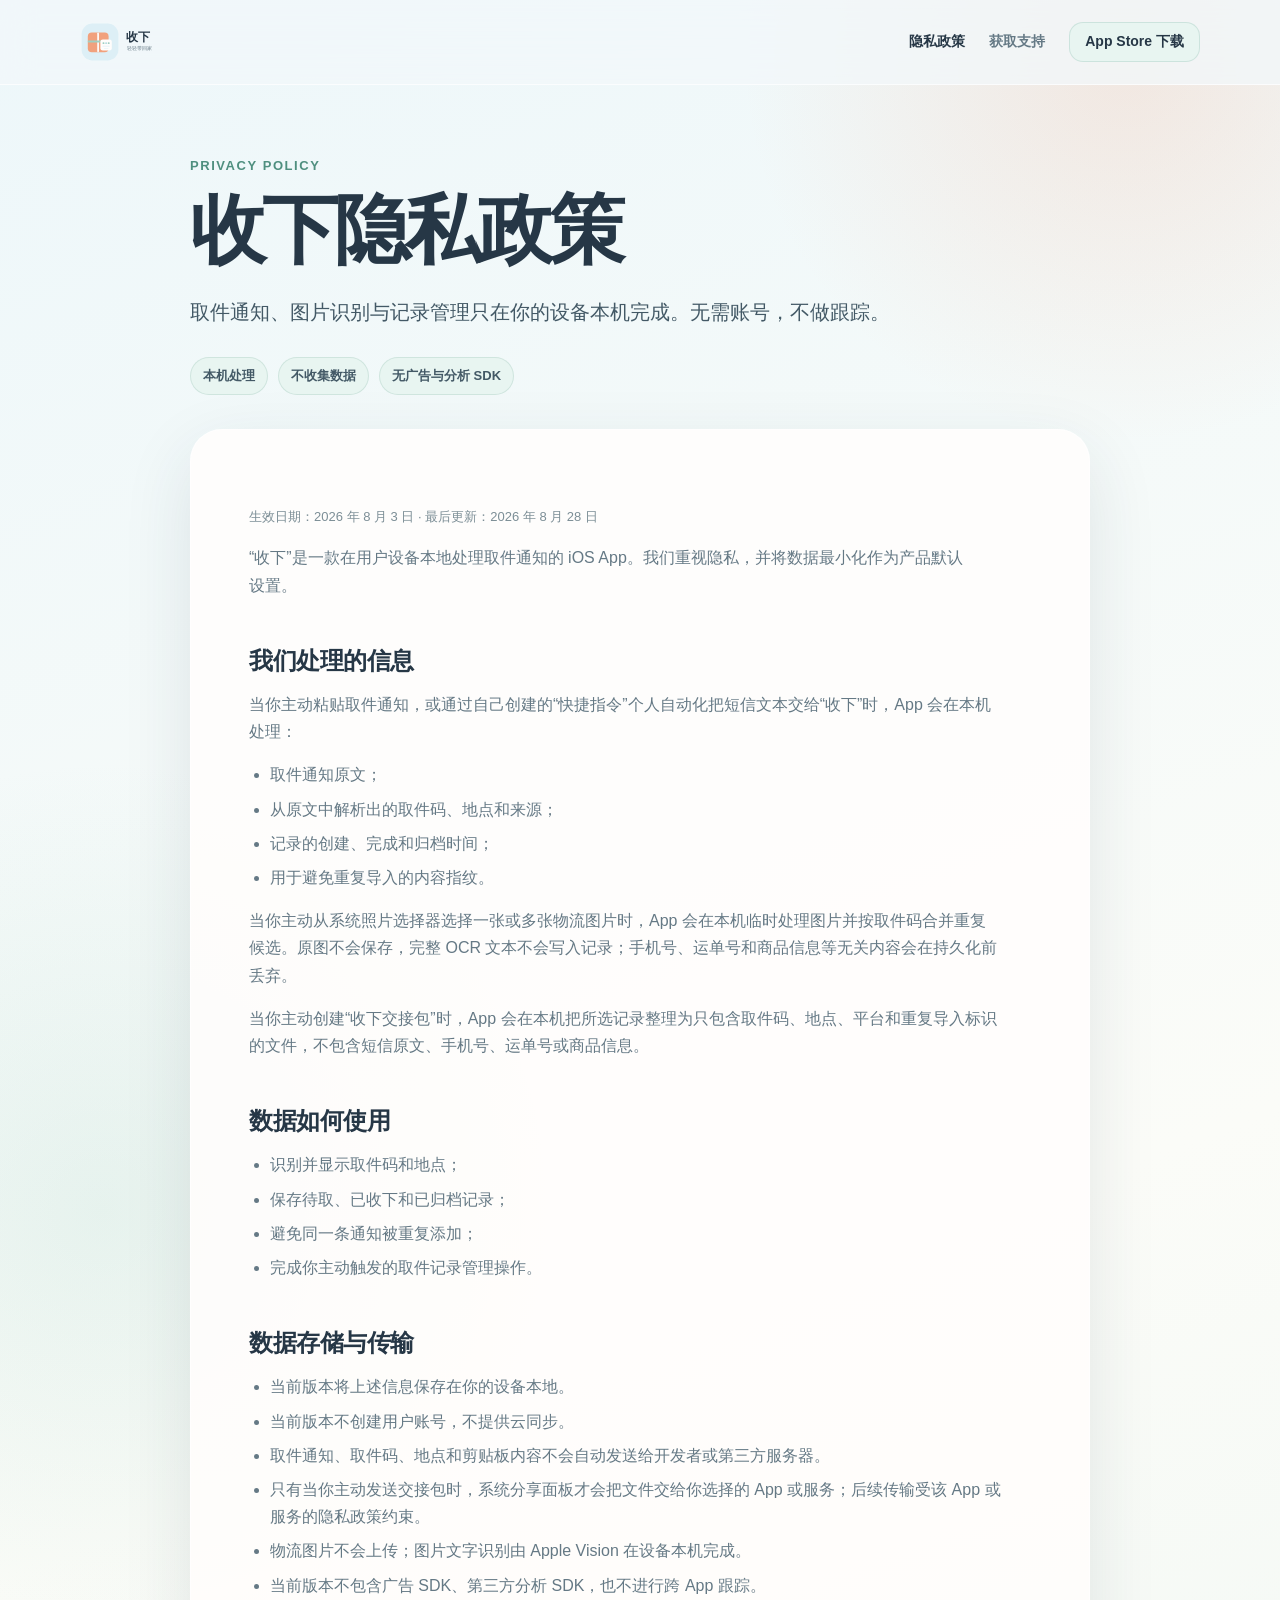
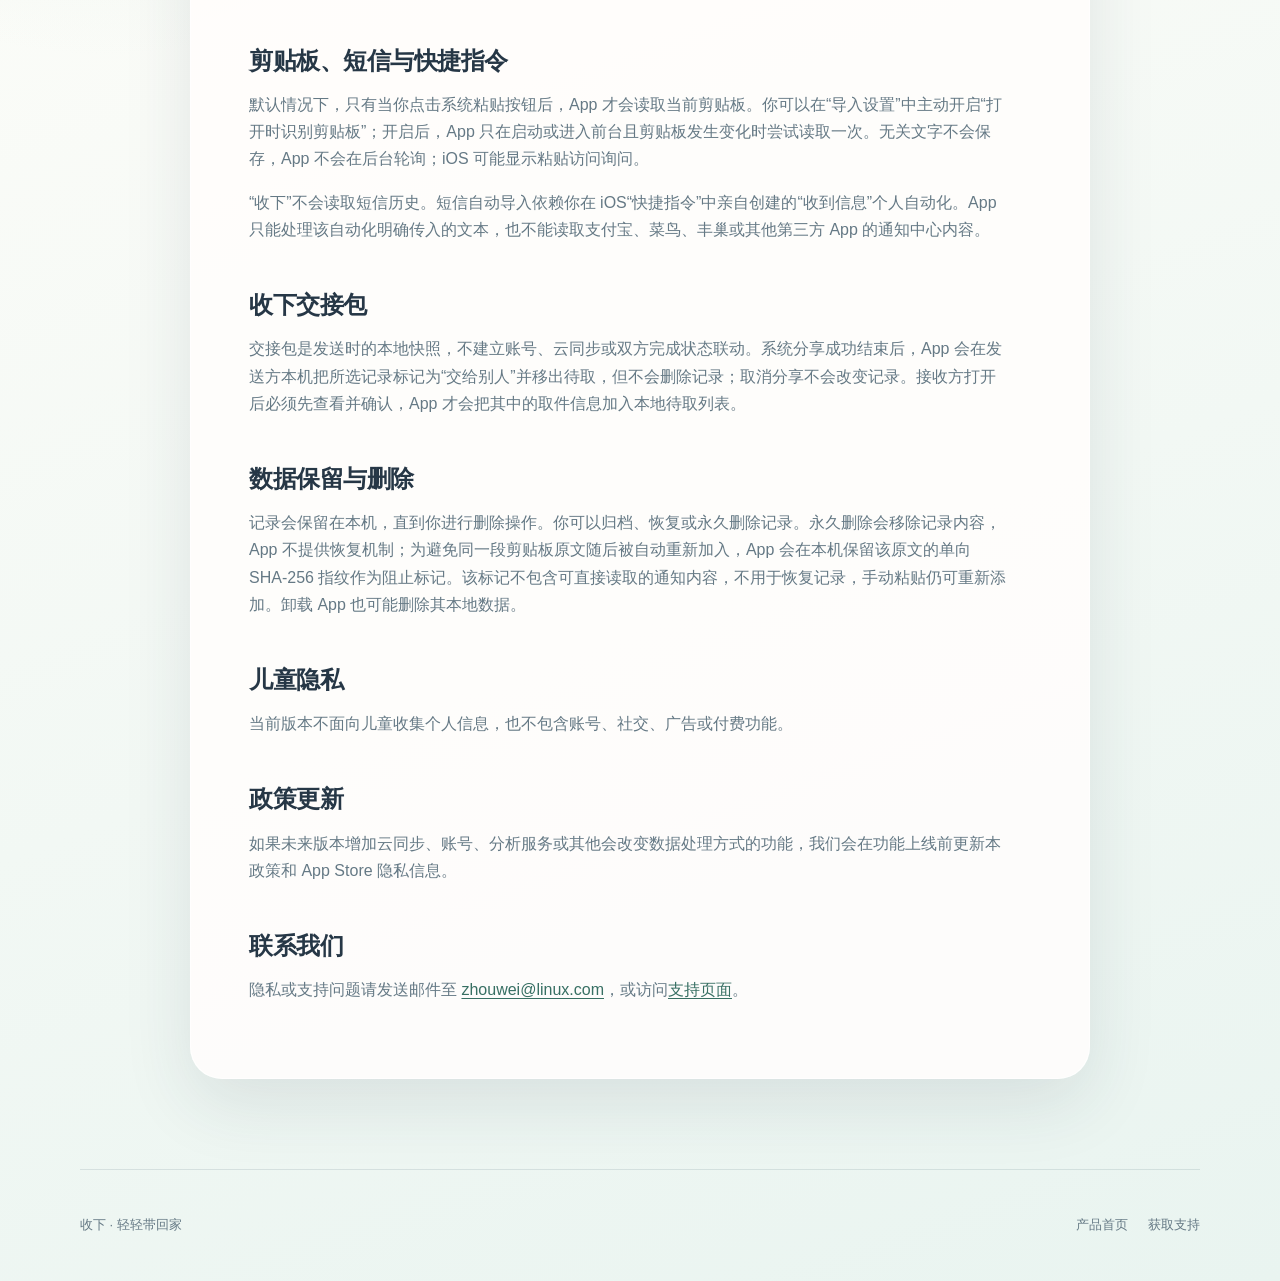
==== commit ebddf7ce: "docs: prepare Shouxia 1.2 release copy" ====
--- a/docs/privacy/index.html
+++ b/docs/privacy/index.html
@@ -41,9 +41,6 @@
 
       <article class="content-card prose">
         <p class="effective-date">生效日期：2026 年 8 月 3 日 · 最后更新：2026 年 8 月 28 日</p>
-        <aside class="release-notice">
-          当前 App Store 版本为 1.1.0。本政策已经覆盖正在准备的 1.2.0；多图合并识别、前台剪贴板识别和“收下交接包”等新增处理方式会在 1.2.0 正式发布后生效。
-        </aside>
         <p>“收下”是一款在用户设备本地处理取件通知的 iOS App。我们重视隐私，并将数据最小化作为产品默认设置。</p>
 
         <h2>我们处理的信息</h2>
--- a/docs/assets/site.css
+++ b/docs/assets/site.css
@@ -212,17 +212,6 @@
   font-size: 13px;
 }
 
-.release-notice {
-  margin: 18px 0 28px;
-  padding: 16px 18px;
-  border: 1px solid rgba(241, 161, 125, 0.22);
-  border-radius: 18px;
-  background: var(--apricot-soft);
-  color: var(--ink-soft);
-  font-size: 14px;
-  font-style: normal;
-}
-
 .hero-art {
   position: relative;
   min-height: 480px;
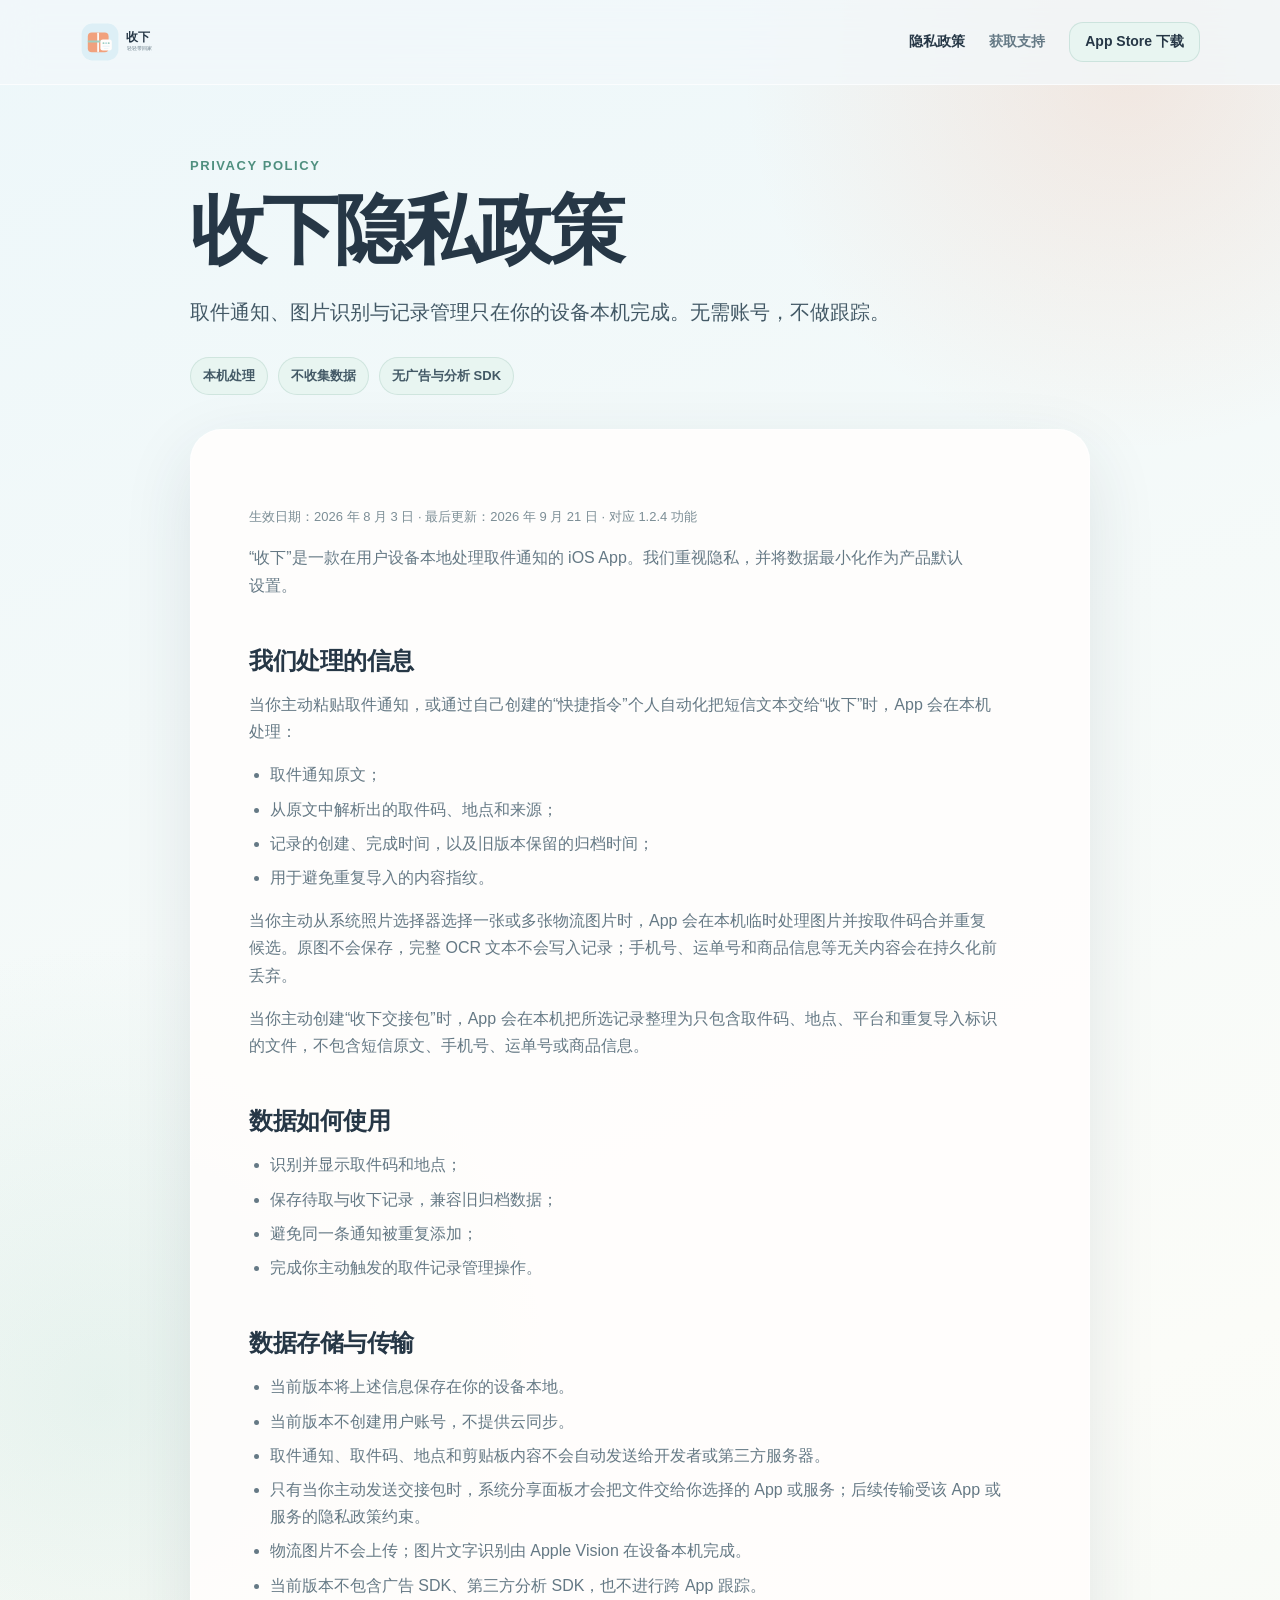
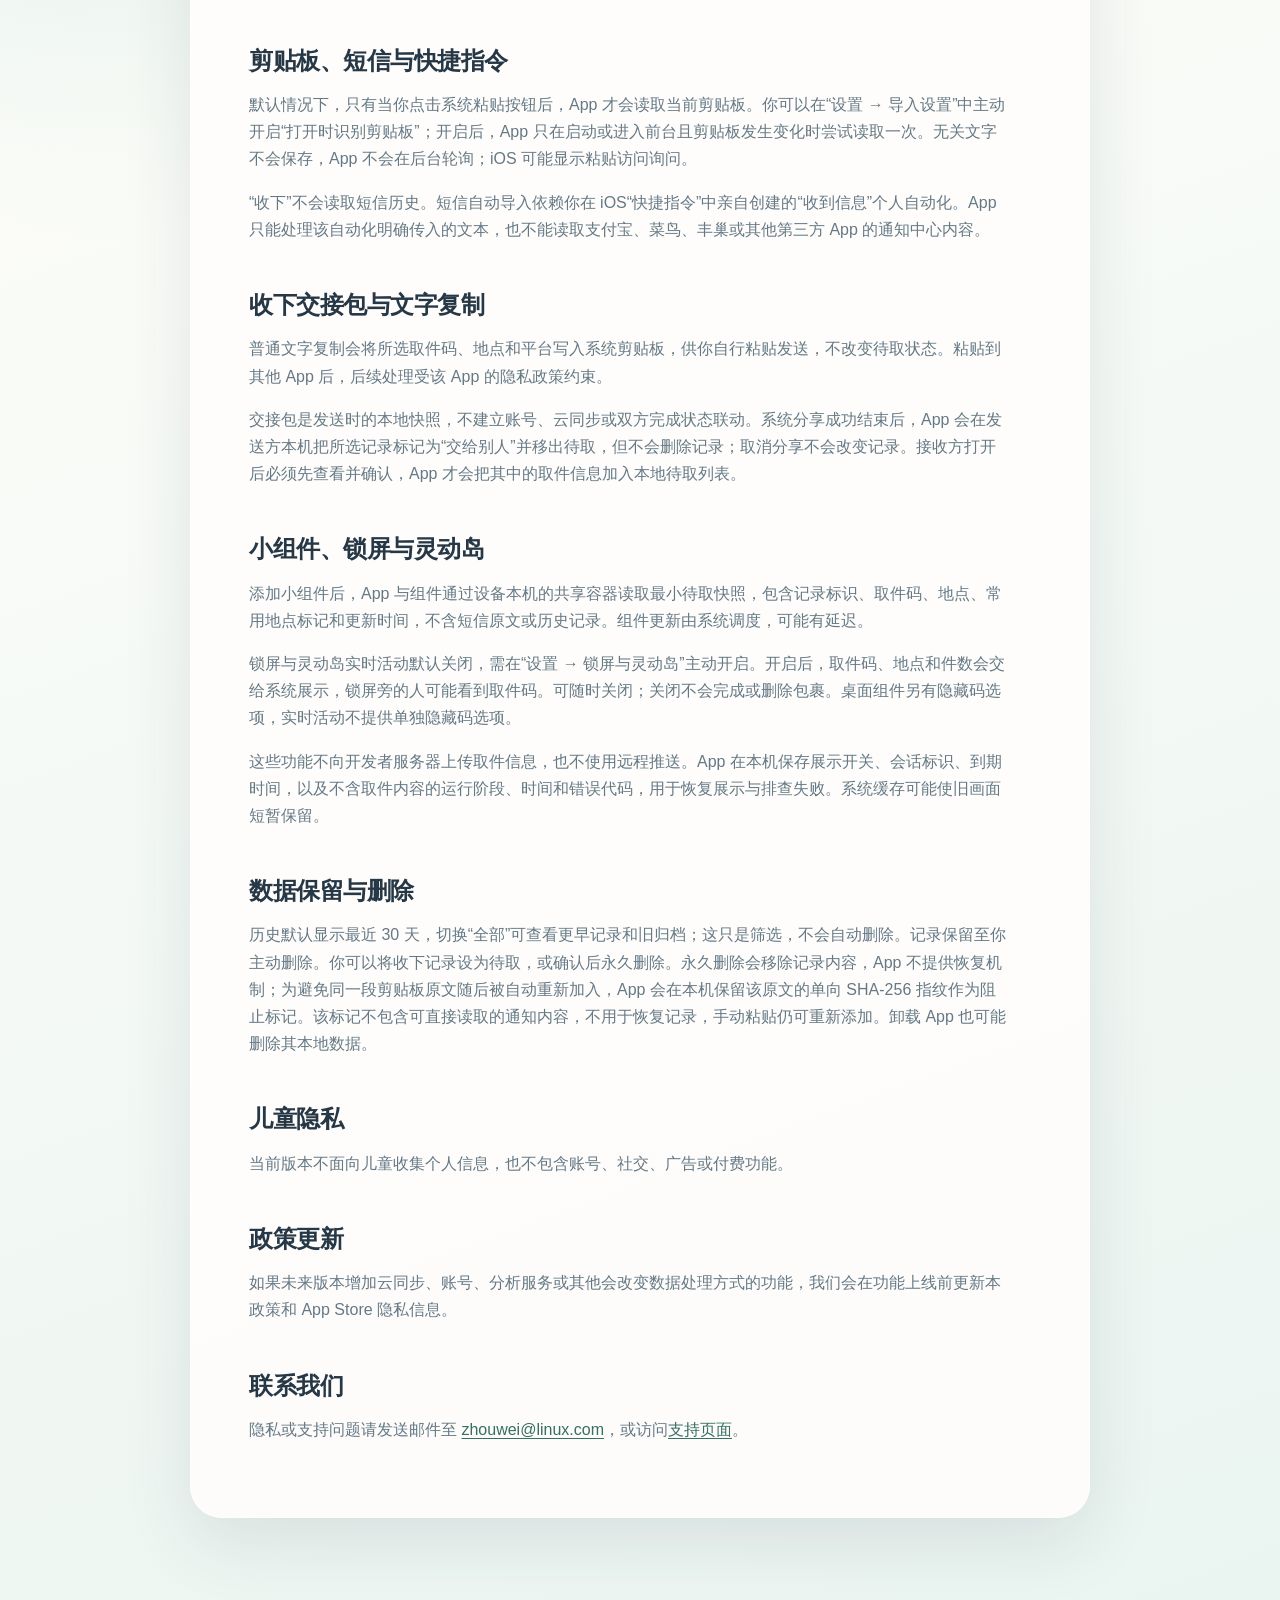
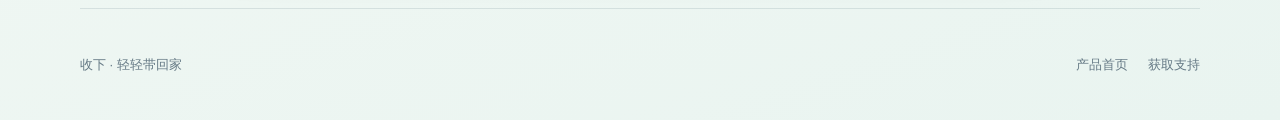
==== commit 7e69844b: "feat: prepare Shouxia 1.2.4 build 14 with widgets and simpler settings" ====
--- a/docs/privacy/index.html
+++ b/docs/privacy/index.html
@@ -40,7 +40,7 @@
       </header>
 
       <article class="content-card prose">
-        <p class="effective-date">生效日期：2026 年 8 月 3 日 · 最后更新：2026 年 8 月 28 日</p>
+        <p class="effective-date">生效日期：2026 年 8 月 3 日 · 最后更新：2026 年 9 月 21 日 · 对应 1.2.4 功能</p>
         <p>“收下”是一款在用户设备本地处理取件通知的 iOS App。我们重视隐私，并将数据最小化作为产品默认设置。</p>
 
         <h2>我们处理的信息</h2>
@@ -48,7 +48,7 @@
         <ul>
           <li>取件通知原文；</li>
           <li>从原文中解析出的取件码、地点和来源；</li>
-          <li>记录的创建、完成和归档时间；</li>
+          <li>记录的创建、完成时间，以及旧版本保留的归档时间；</li>
           <li>用于避免重复导入的内容指纹。</li>
         </ul>
         <p>当你主动从系统照片选择器选择一张或多张物流图片时，App 会在本机临时处理图片并按取件码合并重复候选。原图不会保存，完整 OCR 文本不会写入记录；手机号、运单号和商品信息等无关内容会在持久化前丢弃。</p>
@@ -57,7 +57,7 @@
         <h2>数据如何使用</h2>
         <ul>
           <li>识别并显示取件码和地点；</li>
-          <li>保存待取、已收下和已归档记录；</li>
+          <li>保存待取与收下记录，兼容旧归档数据；</li>
           <li>避免同一条通知被重复添加；</li>
           <li>完成你主动触发的取件记录管理操作。</li>
         </ul>
@@ -73,14 +73,20 @@
         </ul>
 
         <h2>剪贴板、短信与快捷指令</h2>
-        <p>默认情况下，只有当你点击系统粘贴按钮后，App 才会读取当前剪贴板。你可以在“导入设置”中主动开启“打开时识别剪贴板”；开启后，App 只在启动或进入前台且剪贴板发生变化时尝试读取一次。无关文字不会保存，App 不会在后台轮询；iOS 可能显示粘贴访问询问。</p>
+        <p>默认情况下，只有当你点击系统粘贴按钮后，App 才会读取当前剪贴板。你可以在“设置 → 导入设置”中主动开启“打开时识别剪贴板”；开启后，App 只在启动或进入前台且剪贴板发生变化时尝试读取一次。无关文字不会保存，App 不会在后台轮询；iOS 可能显示粘贴访问询问。</p>
         <p>“收下”不会读取短信历史。短信自动导入依赖你在 iOS“快捷指令”中亲自创建的“收到信息”个人自动化。App 只能处理该自动化明确传入的文本，也不能读取支付宝、菜鸟、丰巢或其他第三方 App 的通知中心内容。</p>
 
-        <h2>收下交接包</h2>
+        <h2>收下交接包与文字复制</h2>
+        <p>普通文字复制会将所选取件码、地点和平台写入系统剪贴板，供你自行粘贴发送，不改变待取状态。粘贴到其他 App 后，后续处理受该 App 的隐私政策约束。</p>
         <p>交接包是发送时的本地快照，不建立账号、云同步或双方完成状态联动。系统分享成功结束后，App 会在发送方本机把所选记录标记为“交给别人”并移出待取，但不会删除记录；取消分享不会改变记录。接收方打开后必须先查看并确认，App 才会把其中的取件信息加入本地待取列表。</p>
 
+        <h2>小组件、锁屏与灵动岛</h2>
+        <p>添加小组件后，App 与组件通过设备本机的共享容器读取最小待取快照，包含记录标识、取件码、地点、常用地点标记和更新时间，不含短信原文或历史记录。组件更新由系统调度，可能有延迟。</p>
+        <p>锁屏与灵动岛实时活动默认关闭，需在“设置 → 锁屏与灵动岛”主动开启。开启后，取件码、地点和件数会交给系统展示，锁屏旁的人可能看到取件码。可随时关闭；关闭不会完成或删除包裹。桌面组件另有隐藏码选项，实时活动不提供单独隐藏码选项。</p>
+        <p>这些功能不向开发者服务器上传取件信息，也不使用远程推送。App 在本机保存展示开关、会话标识、到期时间，以及不含取件内容的运行阶段、时间和错误代码，用于恢复展示与排查失败。系统缓存可能使旧画面短暂保留。</p>
+
         <h2>数据保留与删除</h2>
-        <p>记录会保留在本机，直到你进行删除操作。你可以归档、恢复或永久删除记录。永久删除会移除记录内容，App 不提供恢复机制；为避免同一段剪贴板原文随后被自动重新加入，App 会在本机保留该原文的单向 SHA-256 指纹作为阻止标记。该标记不包含可直接读取的通知内容，不用于恢复记录，手动粘贴仍可重新添加。卸载 App 也可能删除其本地数据。</p>
+        <p>历史默认显示最近 30 天，切换“全部”可查看更早记录和旧归档；这只是筛选，不会自动删除。记录保留至你主动删除。你可以将收下记录设为待取，或确认后永久删除。永久删除会移除记录内容，App 不提供恢复机制；为避免同一段剪贴板原文随后被自动重新加入，App 会在本机保留该原文的单向 SHA-256 指纹作为阻止标记。该标记不包含可直接读取的通知内容，不用于恢复记录，手动粘贴仍可重新添加。卸载 App 也可能删除其本地数据。</p>
 
         <h2>儿童隐私</h2>
         <p>当前版本不面向儿童收集个人信息，也不包含账号、社交、广告或付费功能。</p>
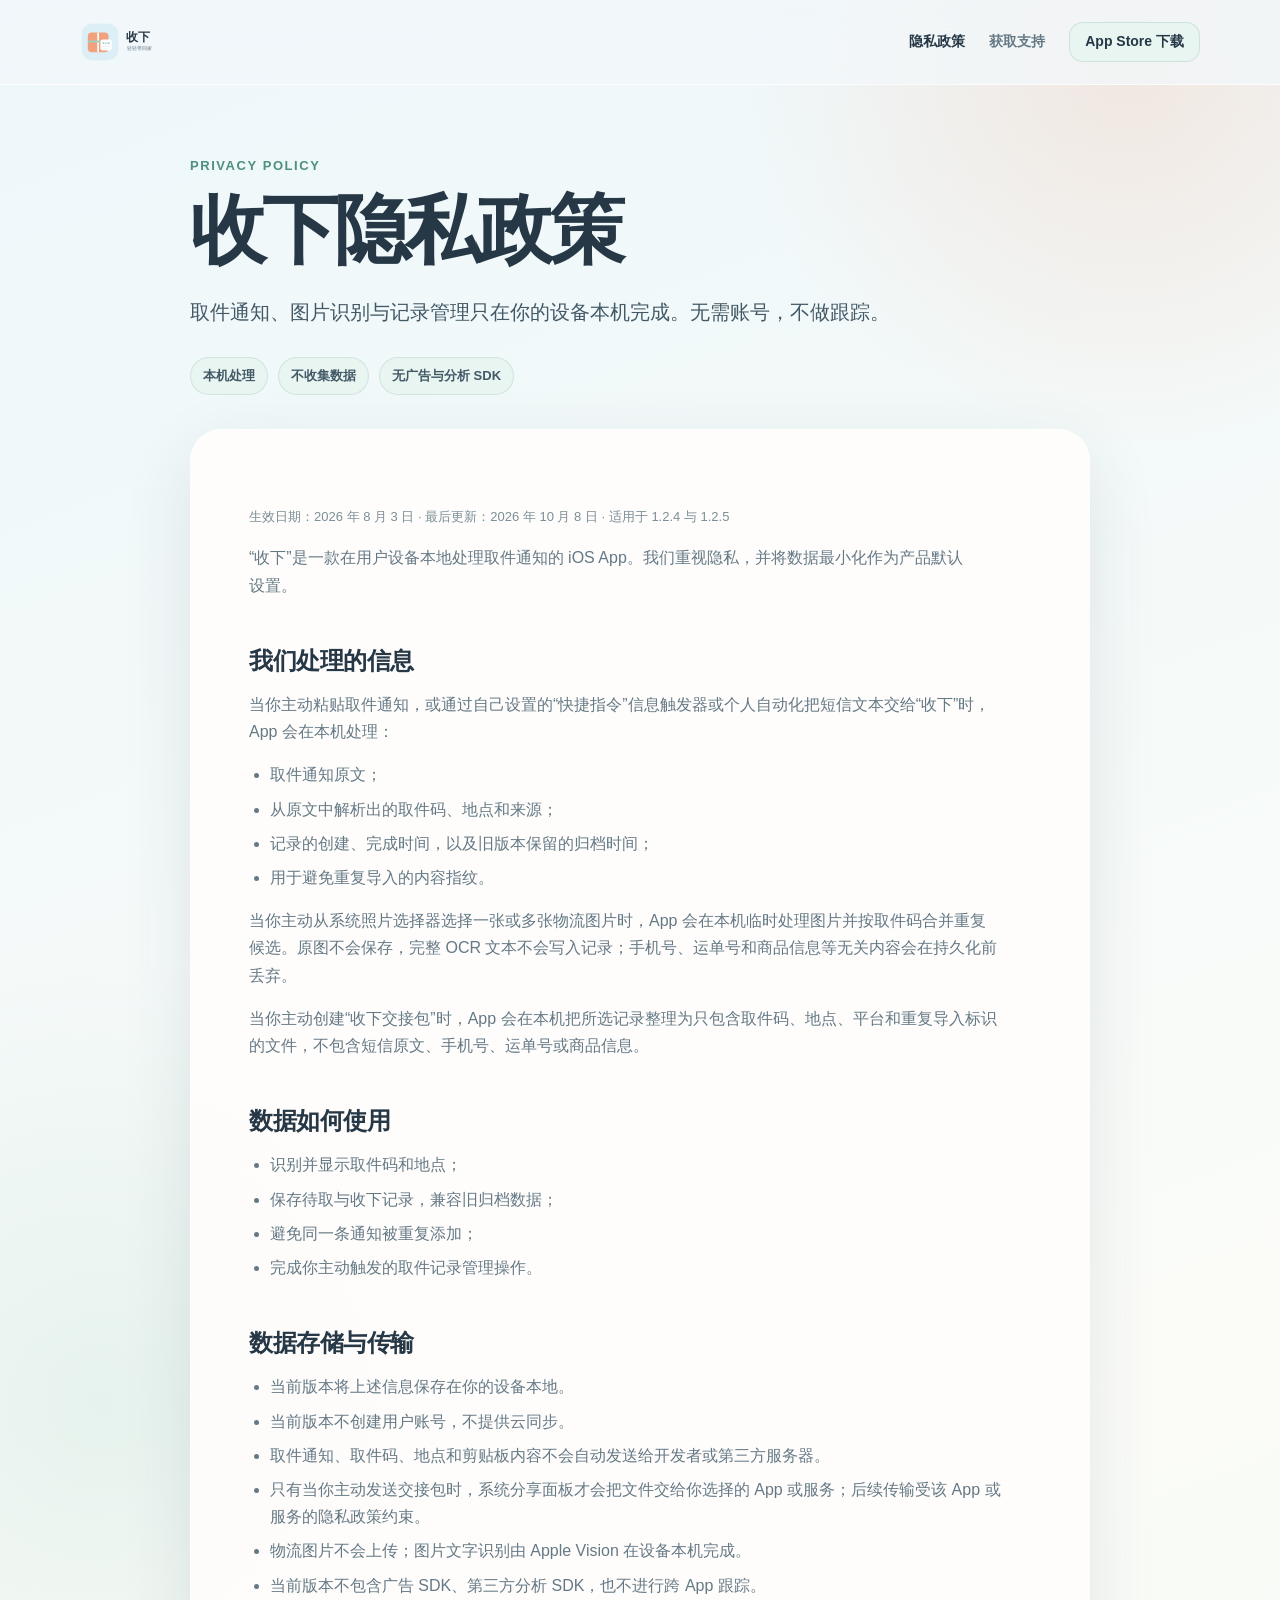
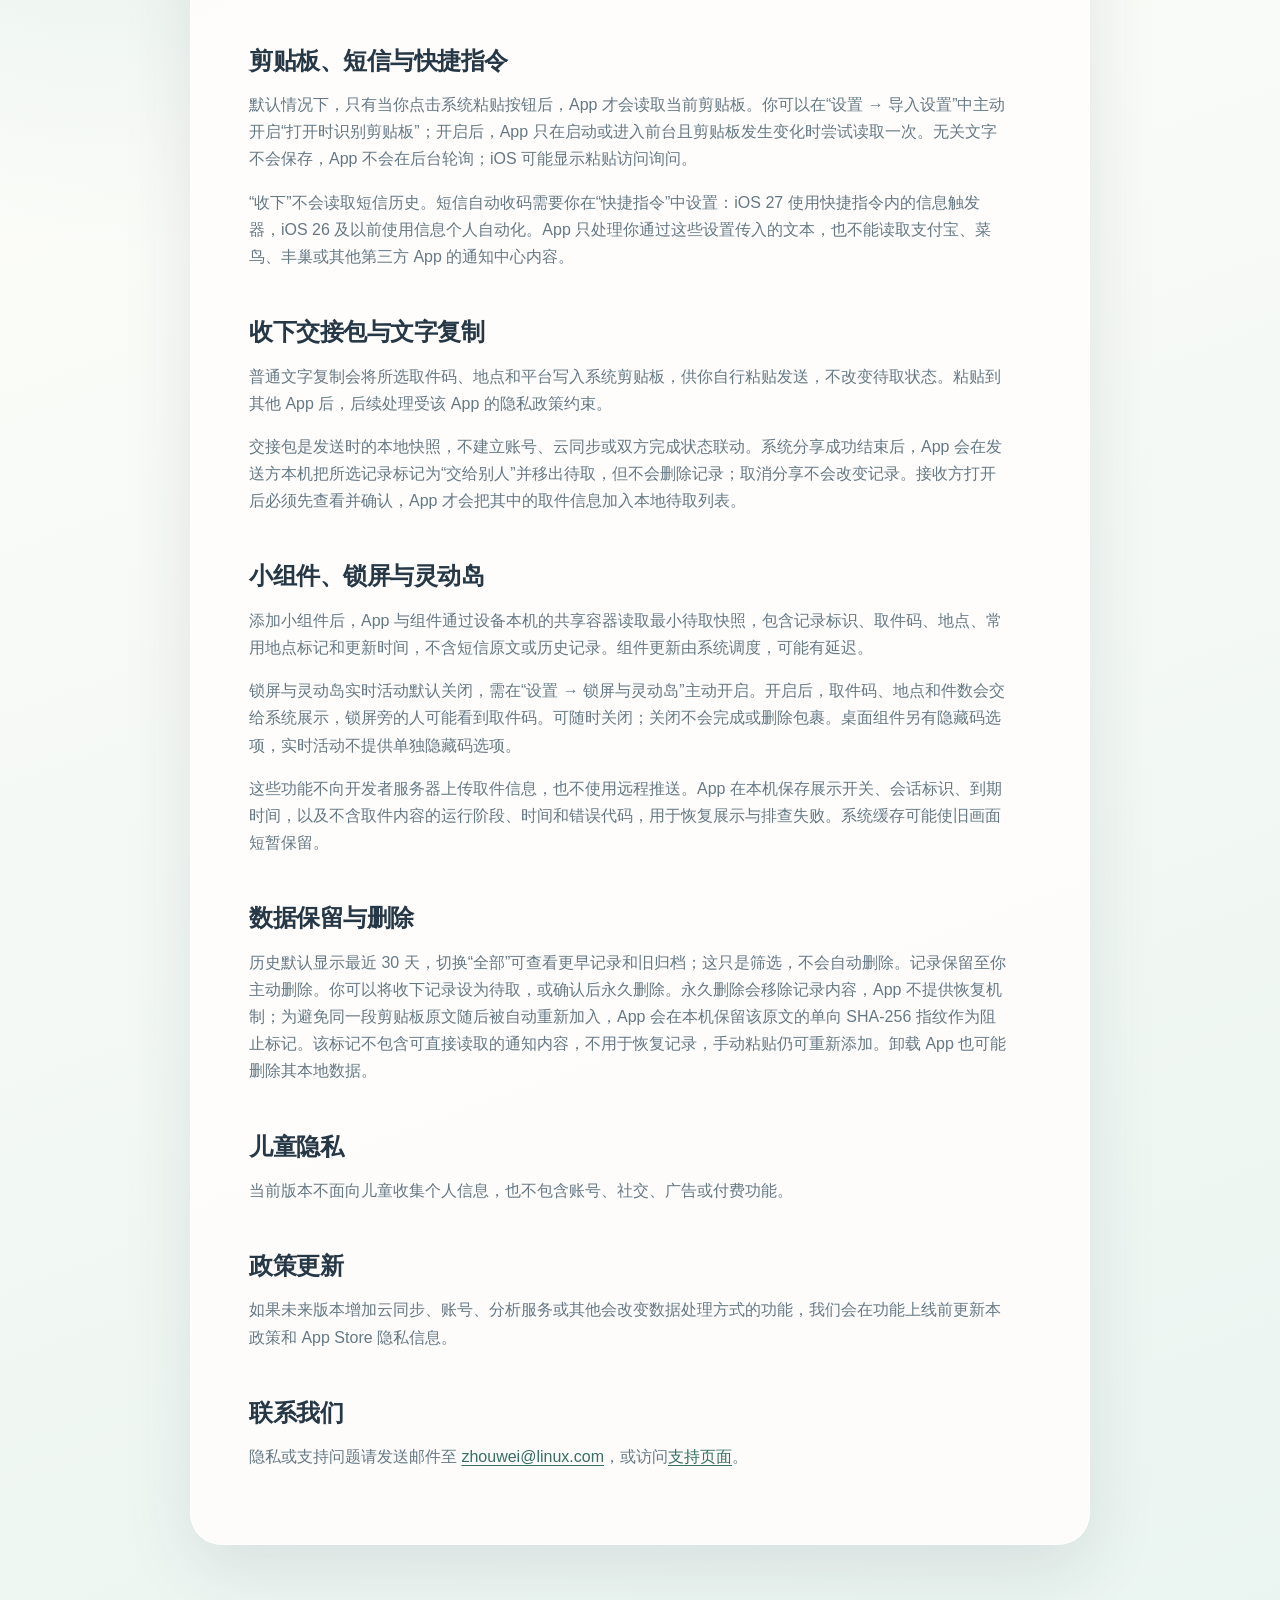
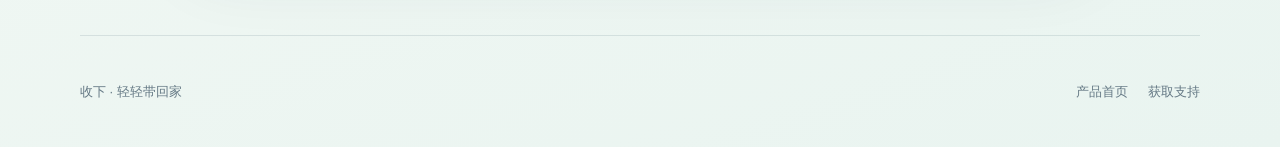
==== commit 5712b3aa: "Release 1.2.5 TestFlight and refresh website guides and assets" ====
--- a/docs/privacy/index.html
+++ b/docs/privacy/index.html
@@ -40,11 +40,11 @@
       </header>
 
       <article class="content-card prose">
-        <p class="effective-date">生效日期：2026 年 8 月 3 日 · 最后更新：2026 年 9 月 21 日 · 对应 1.2.4 功能</p>
+        <p class="effective-date">生效日期：2026 年 8 月 3 日 · 最后更新：2026 年 10 月 8 日 · 适用于 1.2.4 与 1.2.5</p>
         <p>“收下”是一款在用户设备本地处理取件通知的 iOS App。我们重视隐私，并将数据最小化作为产品默认设置。</p>
 
         <h2>我们处理的信息</h2>
-        <p>当你主动粘贴取件通知，或通过自己创建的“快捷指令”个人自动化把短信文本交给“收下”时，App 会在本机处理：</p>
+        <p>当你主动粘贴取件通知，或通过自己设置的“快捷指令”信息触发器或个人自动化把短信文本交给“收下”时，App 会在本机处理：</p>
         <ul>
           <li>取件通知原文；</li>
           <li>从原文中解析出的取件码、地点和来源；</li>
@@ -74,7 +74,7 @@
 
         <h2>剪贴板、短信与快捷指令</h2>
         <p>默认情况下，只有当你点击系统粘贴按钮后，App 才会读取当前剪贴板。你可以在“设置 → 导入设置”中主动开启“打开时识别剪贴板”；开启后，App 只在启动或进入前台且剪贴板发生变化时尝试读取一次。无关文字不会保存，App 不会在后台轮询；iOS 可能显示粘贴访问询问。</p>
-        <p>“收下”不会读取短信历史。短信自动导入依赖你在 iOS“快捷指令”中亲自创建的“收到信息”个人自动化。App 只能处理该自动化明确传入的文本，也不能读取支付宝、菜鸟、丰巢或其他第三方 App 的通知中心内容。</p>
+        <p>“收下”不会读取短信历史。短信自动收码需要你在“快捷指令”中设置：iOS 27 使用快捷指令内的信息触发器，iOS 26 及以前使用信息个人自动化。App 只处理你通过这些设置传入的文本，也不能读取支付宝、菜鸟、丰巢或其他第三方 App 的通知中心内容。</p>
 
         <h2>收下交接包与文字复制</h2>
         <p>普通文字复制会将所选取件码、地点和平台写入系统剪贴板，供你自行粘贴发送，不改变待取状态。粘贴到其他 App 后，后续处理受该 App 的隐私政策约束。</p>
--- a/docs/assets/site.css
+++ b/docs/assets/site.css
@@ -708,9 +708,9 @@
   }
 
   .product-preview {
-    width: 180%;
-    max-width: none;
-    margin-left: -40%;
+    width: 100%;
+    max-width: 100%;
+    margin-left: 0;
   }
 
   .download-card {
@@ -763,3 +763,16 @@
     transition: none;
   }
 }
+
+/* Current release illustrations stay uncropped at narrow widths. */
+.product-preview { height: auto; }
+.release-note, .asset-caption { font-size: 14px; }
+.screen-grid { display: grid; grid-template-columns: repeat(auto-fit, minmax(min(100%, 240px), 1fr)); gap: 22px; }
+.surface-grid { display: grid; grid-template-columns: repeat(auto-fit, minmax(min(100%, 340px), 1fr)); gap: 22px; margin-top: 28px; }
+.screen-card { margin: 0; padding: 16px; border-radius: 24px; background: var(--paper-soft); border: 1px solid var(--line); }
+.screen-card img { width: 100%; height: auto; border-radius: 16px; }
+.screen-card figcaption { padding: 20px 4px 4px; }
+.screen-card p { margin: 8px 0 0; }
+.automation-example { max-width: 340px; margin: 24px auto; }
+.automation-example img { width: 100%; height: auto; border-radius: 20px; }
+.automation-example figcaption { font-size: 13px; margin-top: 12px; }
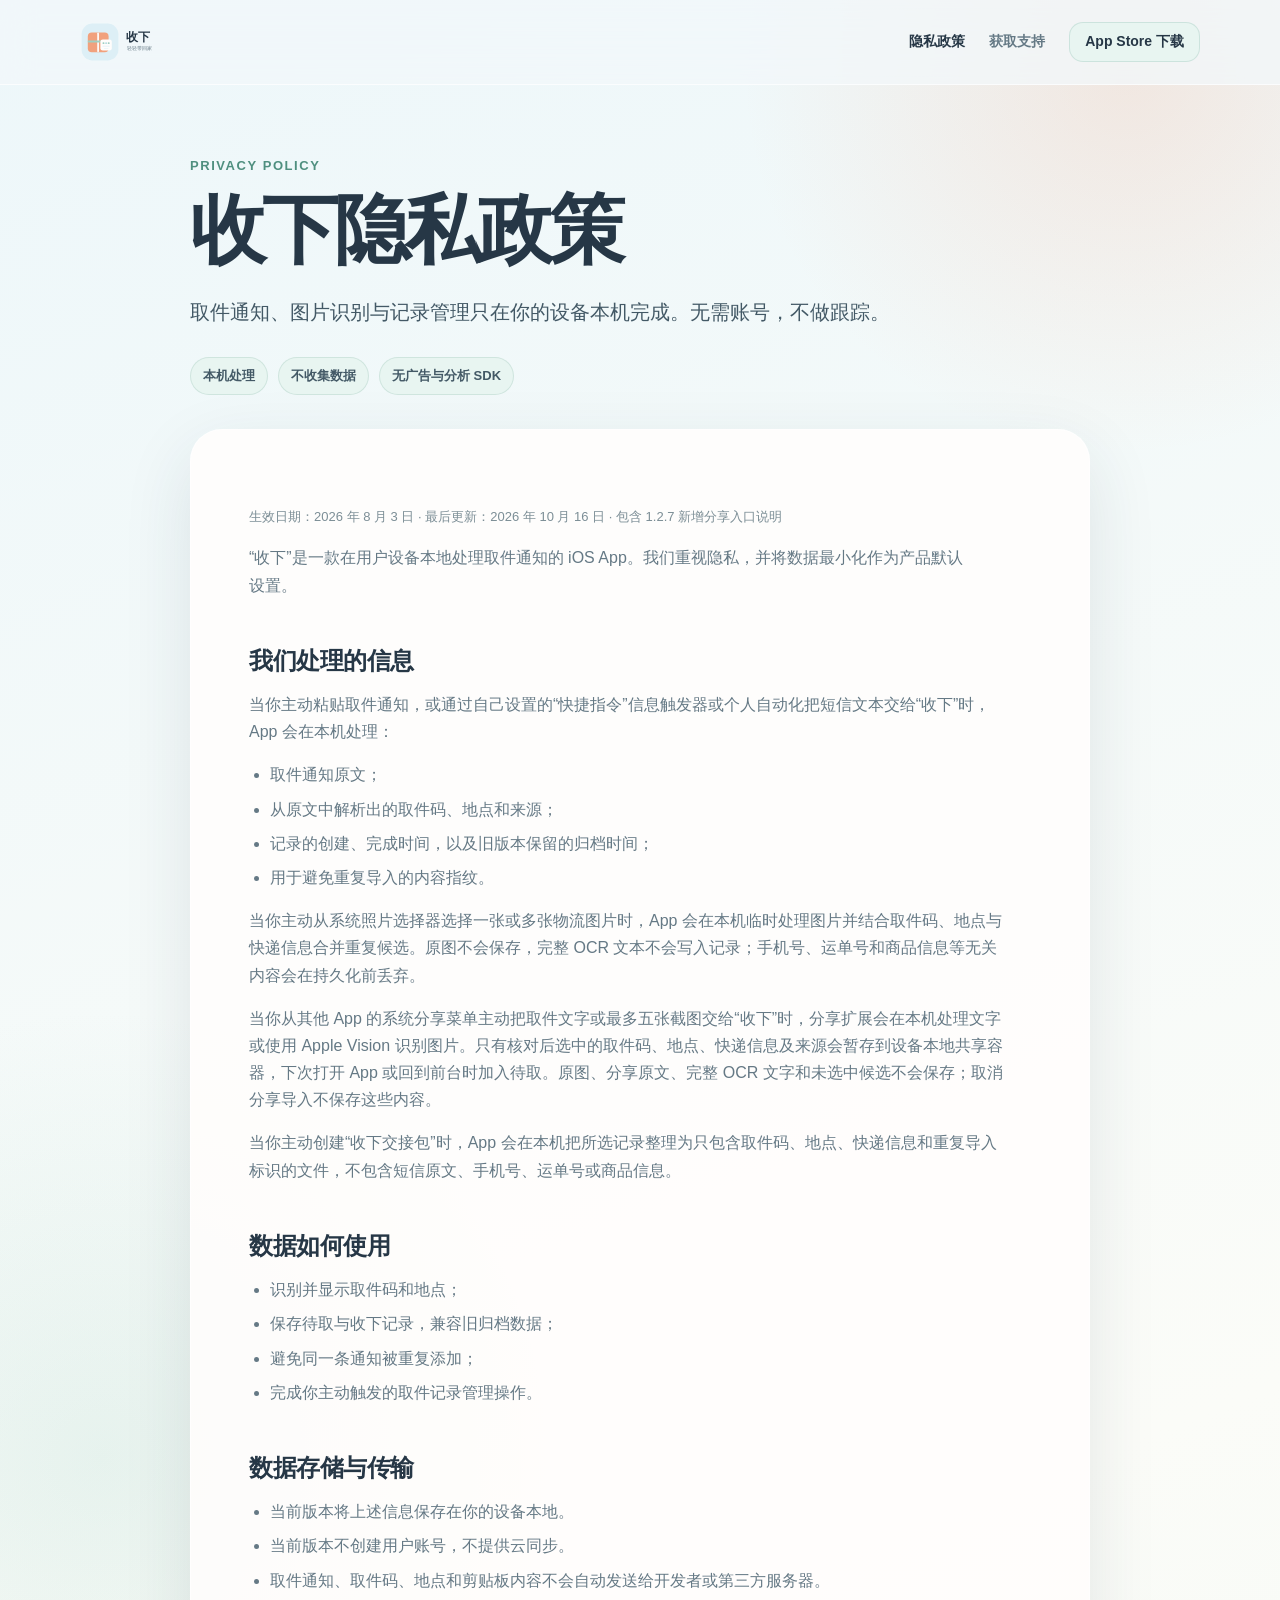
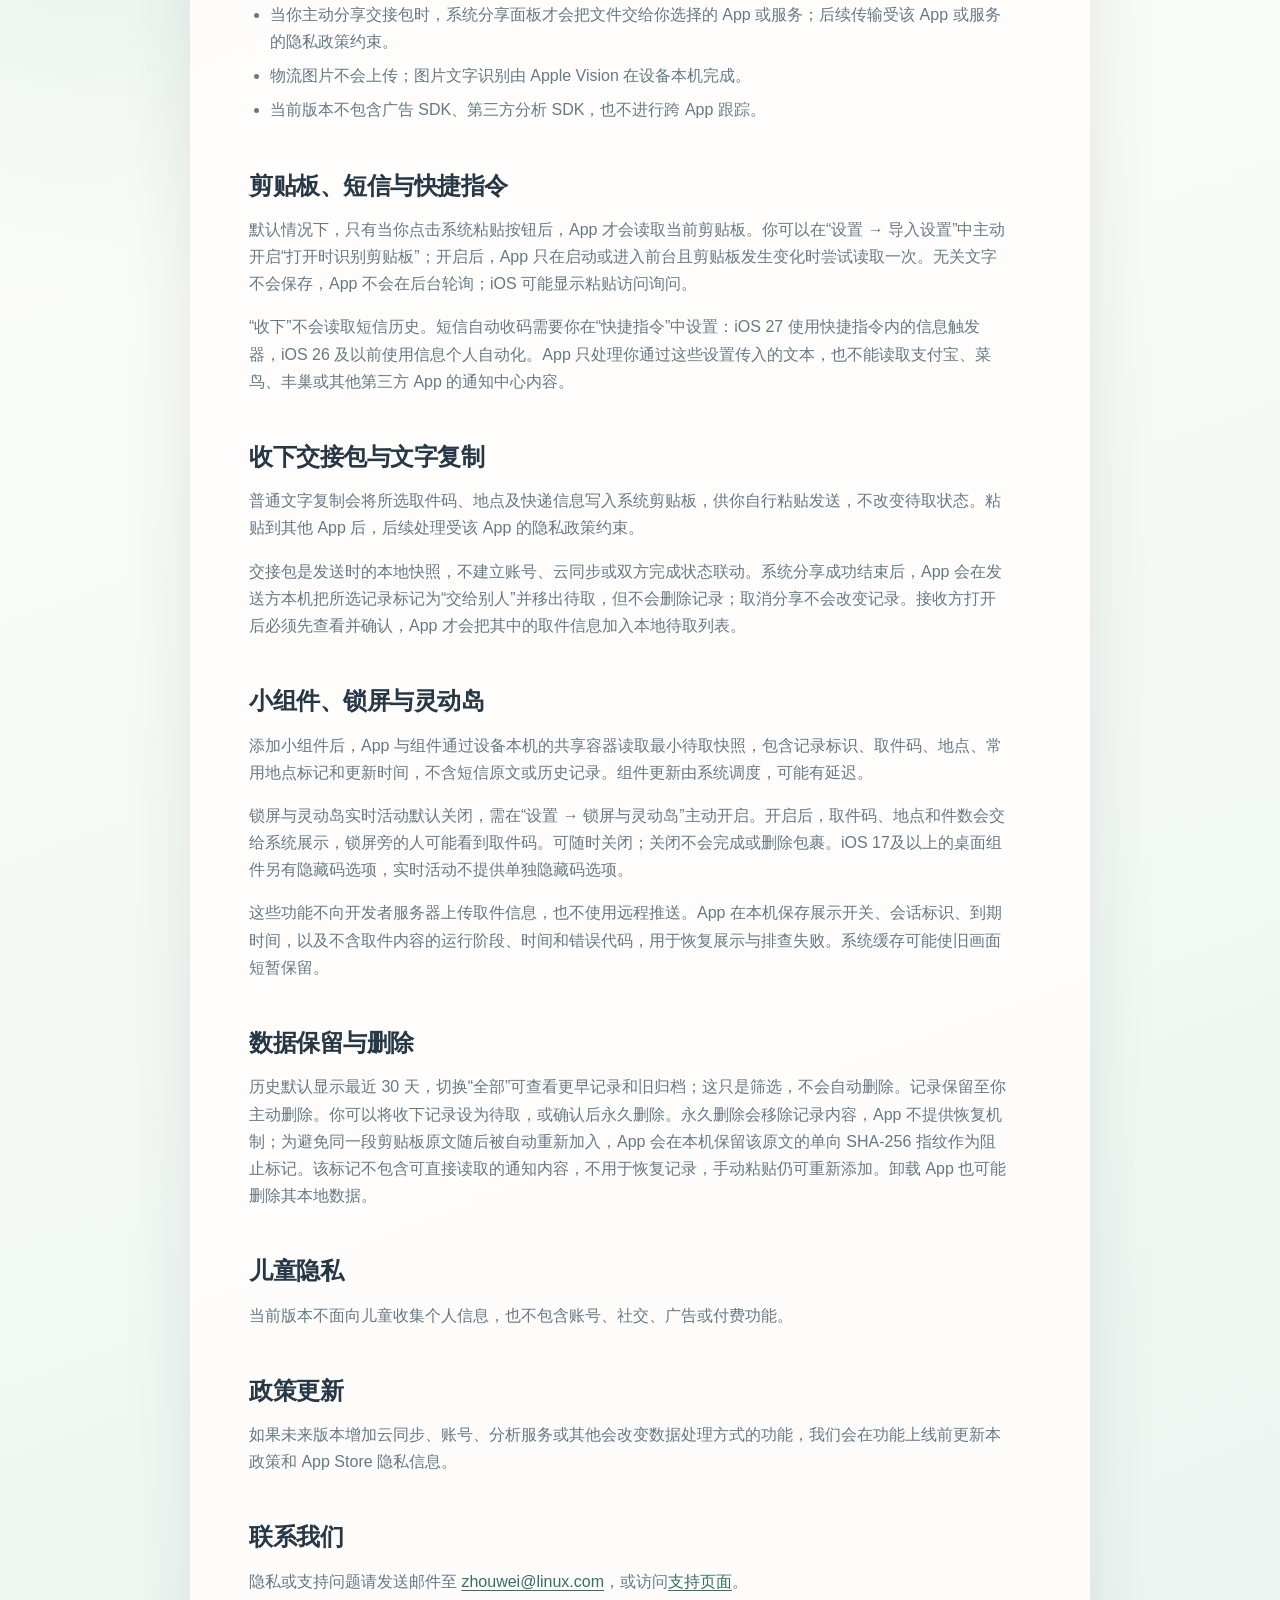
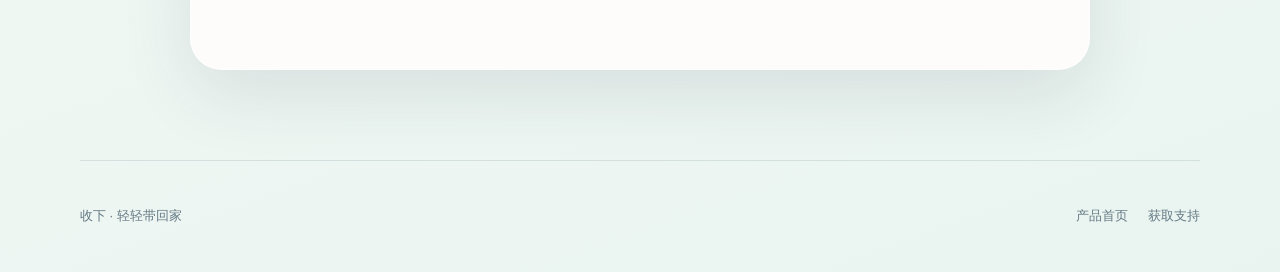
==== commit 943138ee: "feat: finalize 1.2.7 recognition and share import for review" ====
--- a/docs/privacy/index.html
+++ b/docs/privacy/index.html
@@ -40,7 +40,7 @@
       </header>
 
       <article class="content-card prose">
-        <p class="effective-date">生效日期：2026 年 8 月 3 日 · 最后更新：2026 年 10 月 8 日 · 适用于 1.2.4 与 1.2.5</p>
+        <p class="effective-date">生效日期：2026 年 8 月 3 日 · 最后更新：2026 年 10 月 16 日 · 包含 1.2.7 新增分享入口说明</p>
         <p>“收下”是一款在用户设备本地处理取件通知的 iOS App。我们重视隐私，并将数据最小化作为产品默认设置。</p>
 
         <h2>我们处理的信息</h2>
@@ -51,8 +51,9 @@
           <li>记录的创建、完成时间，以及旧版本保留的归档时间；</li>
           <li>用于避免重复导入的内容指纹。</li>
         </ul>
-        <p>当你主动从系统照片选择器选择一张或多张物流图片时，App 会在本机临时处理图片并按取件码合并重复候选。原图不会保存，完整 OCR 文本不会写入记录；手机号、运单号和商品信息等无关内容会在持久化前丢弃。</p>
-        <p>当你主动创建“收下交接包”时，App 会在本机把所选记录整理为只包含取件码、地点、平台和重复导入标识的文件，不包含短信原文、手机号、运单号或商品信息。</p>
+        <p>当你主动从系统照片选择器选择一张或多张物流图片时，App 会在本机临时处理图片并结合取件码、地点与快递信息合并重复候选。原图不会保存，完整 OCR 文本不会写入记录；手机号、运单号和商品信息等无关内容会在持久化前丢弃。</p>
+        <p>当你从其他 App 的系统分享菜单主动把取件文字或最多五张截图交给“收下”时，分享扩展会在本机处理文字或使用 Apple Vision 识别图片。只有核对后选中的取件码、地点、快递信息及来源会暂存到设备本地共享容器，下次打开 App 或回到前台时加入待取。原图、分享原文、完整 OCR 文字和未选中候选不会保存；取消分享导入不保存这些内容。</p>
+        <p>当你主动创建“收下交接包”时，App 会在本机把所选记录整理为只包含取件码、地点、快递信息和重复导入标识的文件，不包含短信原文、手机号、运单号或商品信息。</p>
 
         <h2>数据如何使用</h2>
         <ul>
@@ -67,7 +68,7 @@
           <li>当前版本将上述信息保存在你的设备本地。</li>
           <li>当前版本不创建用户账号，不提供云同步。</li>
           <li>取件通知、取件码、地点和剪贴板内容不会自动发送给开发者或第三方服务器。</li>
-          <li>只有当你主动发送交接包时，系统分享面板才会把文件交给你选择的 App 或服务；后续传输受该 App 或服务的隐私政策约束。</li>
+          <li>当你主动分享交接包时，系统分享面板才会把文件交给你选择的 App 或服务；后续传输受该 App 或服务的隐私政策约束。</li>
           <li>物流图片不会上传；图片文字识别由 Apple Vision 在设备本机完成。</li>
           <li>当前版本不包含广告 SDK、第三方分析 SDK，也不进行跨 App 跟踪。</li>
         </ul>
@@ -77,12 +78,12 @@
         <p>“收下”不会读取短信历史。短信自动收码需要你在“快捷指令”中设置：iOS 27 使用快捷指令内的信息触发器，iOS 26 及以前使用信息个人自动化。App 只处理你通过这些设置传入的文本，也不能读取支付宝、菜鸟、丰巢或其他第三方 App 的通知中心内容。</p>
 
         <h2>收下交接包与文字复制</h2>
-        <p>普通文字复制会将所选取件码、地点和平台写入系统剪贴板，供你自行粘贴发送，不改变待取状态。粘贴到其他 App 后，后续处理受该 App 的隐私政策约束。</p>
+        <p>普通文字复制会将所选取件码、地点及快递信息写入系统剪贴板，供你自行粘贴发送，不改变待取状态。粘贴到其他 App 后，后续处理受该 App 的隐私政策约束。</p>
         <p>交接包是发送时的本地快照，不建立账号、云同步或双方完成状态联动。系统分享成功结束后，App 会在发送方本机把所选记录标记为“交给别人”并移出待取，但不会删除记录；取消分享不会改变记录。接收方打开后必须先查看并确认，App 才会把其中的取件信息加入本地待取列表。</p>
 
         <h2>小组件、锁屏与灵动岛</h2>
         <p>添加小组件后，App 与组件通过设备本机的共享容器读取最小待取快照，包含记录标识、取件码、地点、常用地点标记和更新时间，不含短信原文或历史记录。组件更新由系统调度，可能有延迟。</p>
-        <p>锁屏与灵动岛实时活动默认关闭，需在“设置 → 锁屏与灵动岛”主动开启。开启后，取件码、地点和件数会交给系统展示，锁屏旁的人可能看到取件码。可随时关闭；关闭不会完成或删除包裹。桌面组件另有隐藏码选项，实时活动不提供单独隐藏码选项。</p>
+        <p>锁屏与灵动岛实时活动默认关闭，需在“设置 → 锁屏与灵动岛”主动开启。开启后，取件码、地点和件数会交给系统展示，锁屏旁的人可能看到取件码。可随时关闭；关闭不会完成或删除包裹。iOS 17及以上的桌面组件另有隐藏码选项，实时活动不提供单独隐藏码选项。</p>
         <p>这些功能不向开发者服务器上传取件信息，也不使用远程推送。App 在本机保存展示开关、会话标识、到期时间，以及不含取件内容的运行阶段、时间和错误代码，用于恢复展示与排查失败。系统缓存可能使旧画面短暂保留。</p>
 
         <h2>数据保留与删除</h2>
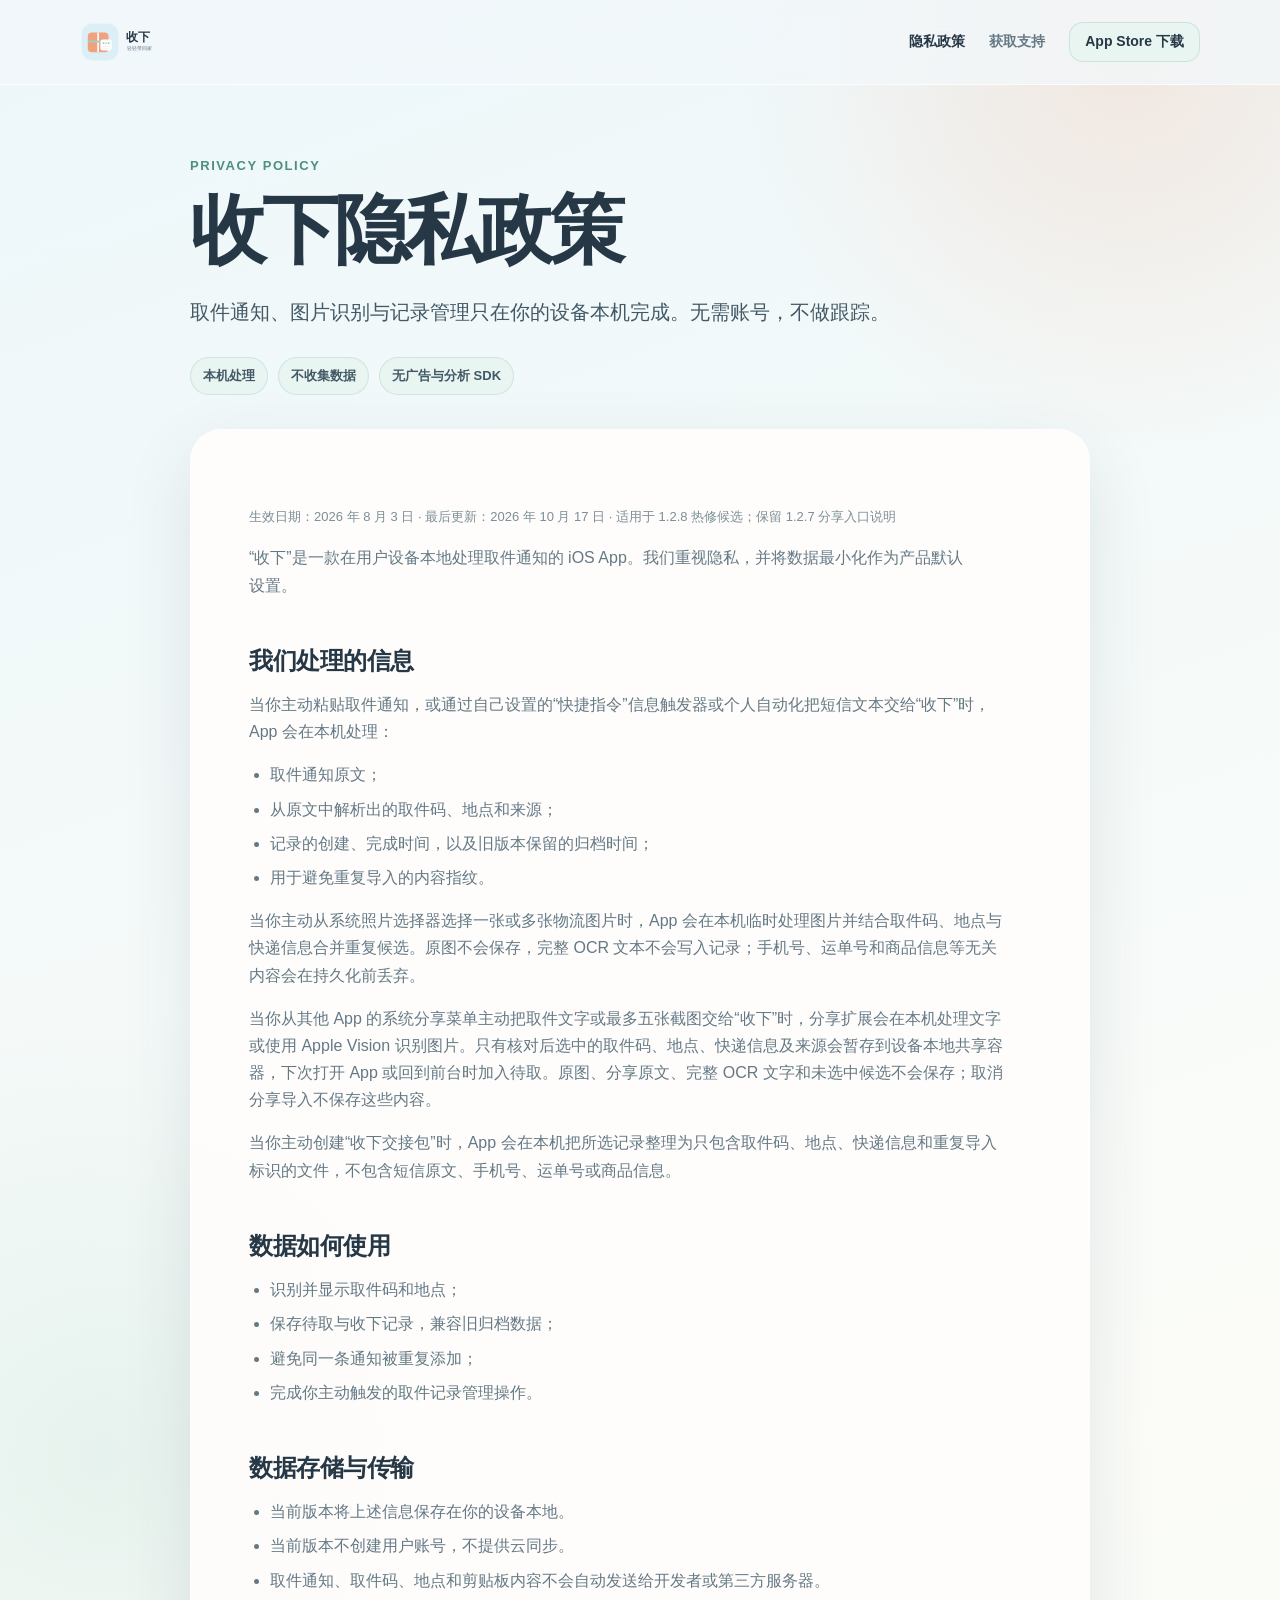
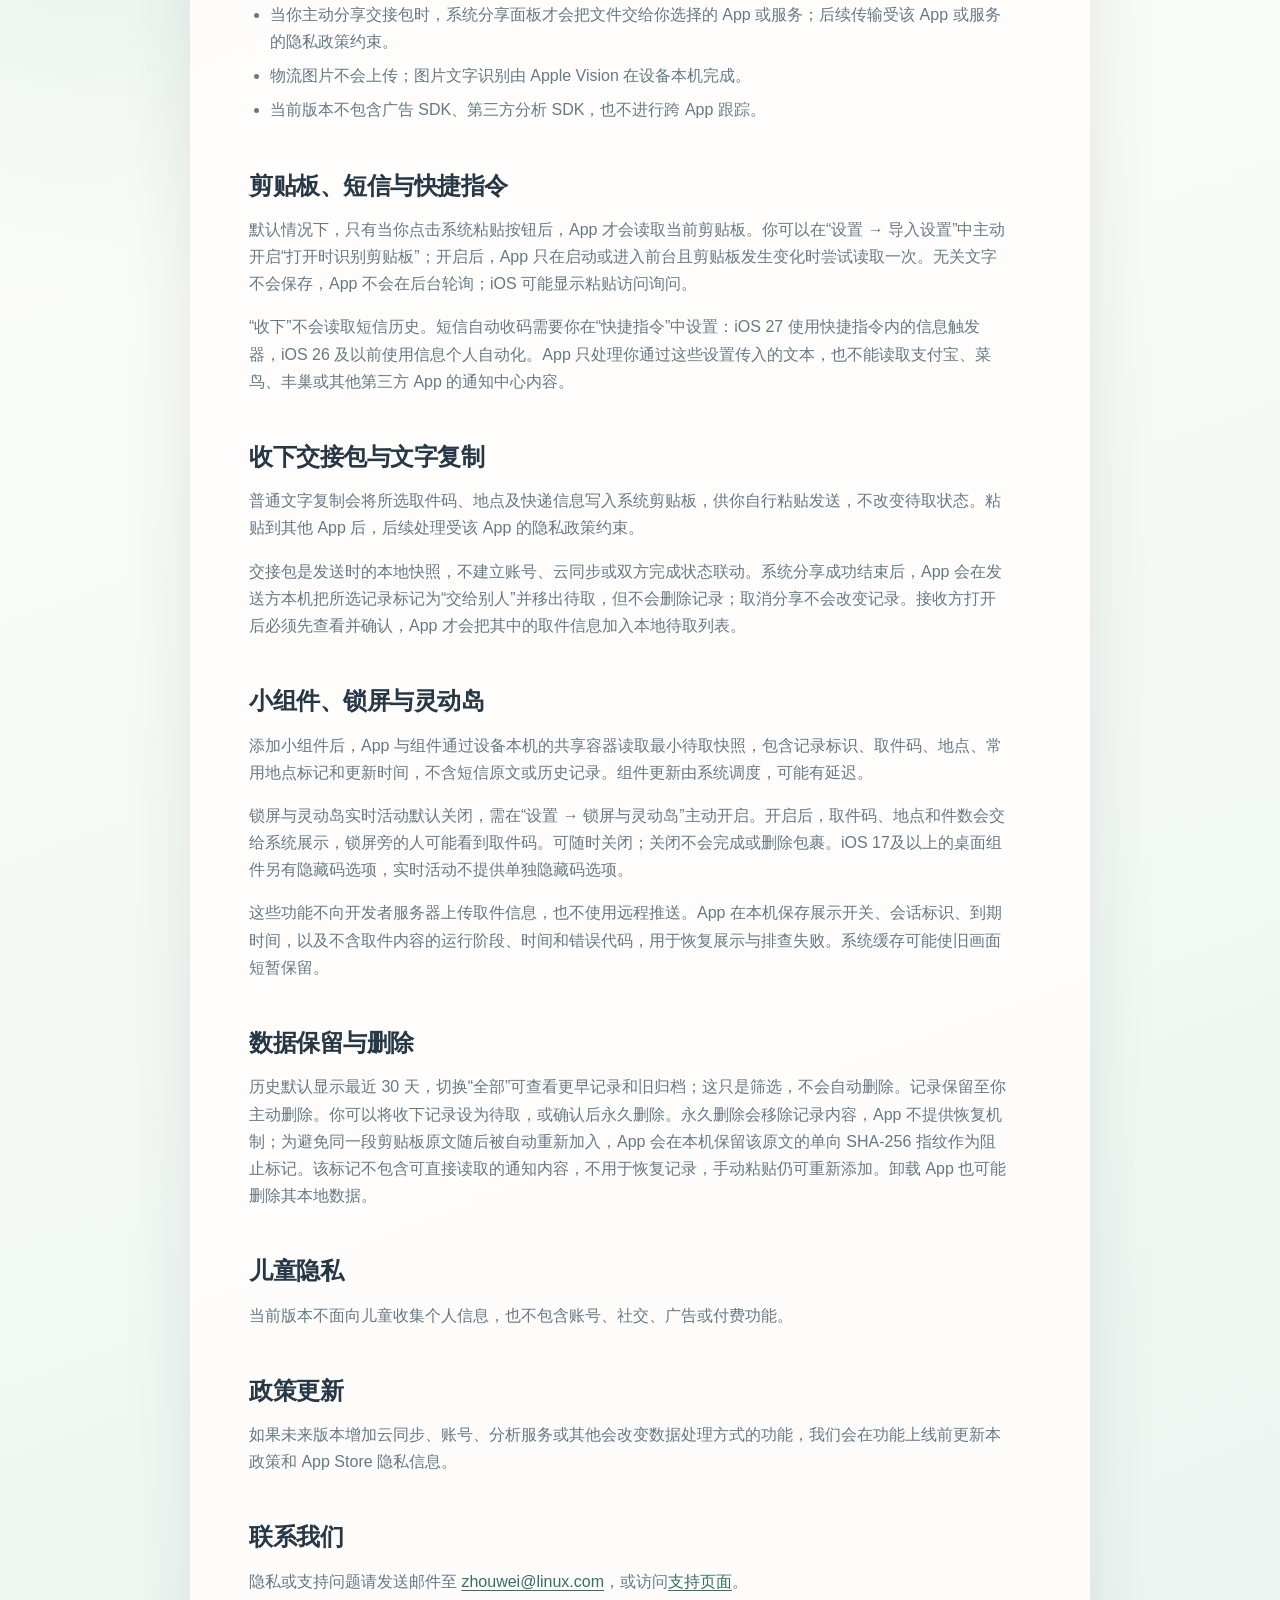
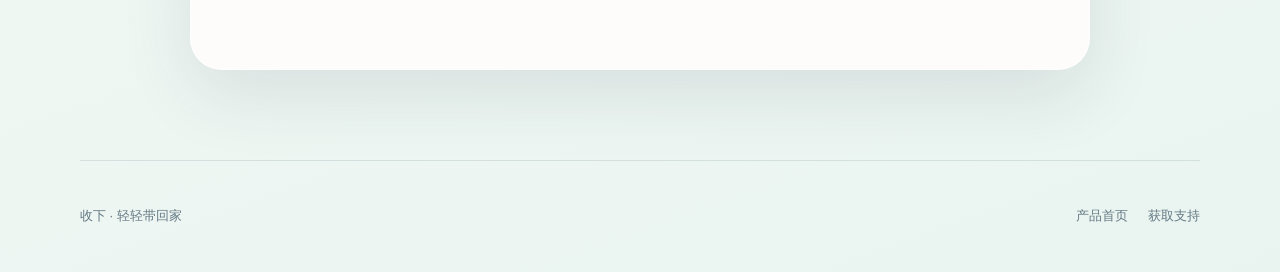
==== commit 4407f546: "fix: release 1.2.8 pickup recognition hotfix" ====
--- a/docs/privacy/index.html
+++ b/docs/privacy/index.html
@@ -40,7 +40,7 @@
       </header>
 
       <article class="content-card prose">
-        <p class="effective-date">生效日期：2026 年 8 月 3 日 · 最后更新：2026 年 10 月 16 日 · 包含 1.2.7 新增分享入口说明</p>
+        <p class="effective-date">生效日期：2026 年 8 月 3 日 · 最后更新：2026 年 10 月 17 日 · 适用于 1.2.8 热修候选；保留 1.2.7 分享入口说明</p>
         <p>“收下”是一款在用户设备本地处理取件通知的 iOS App。我们重视隐私，并将数据最小化作为产品默认设置。</p>
 
         <h2>我们处理的信息</h2>
